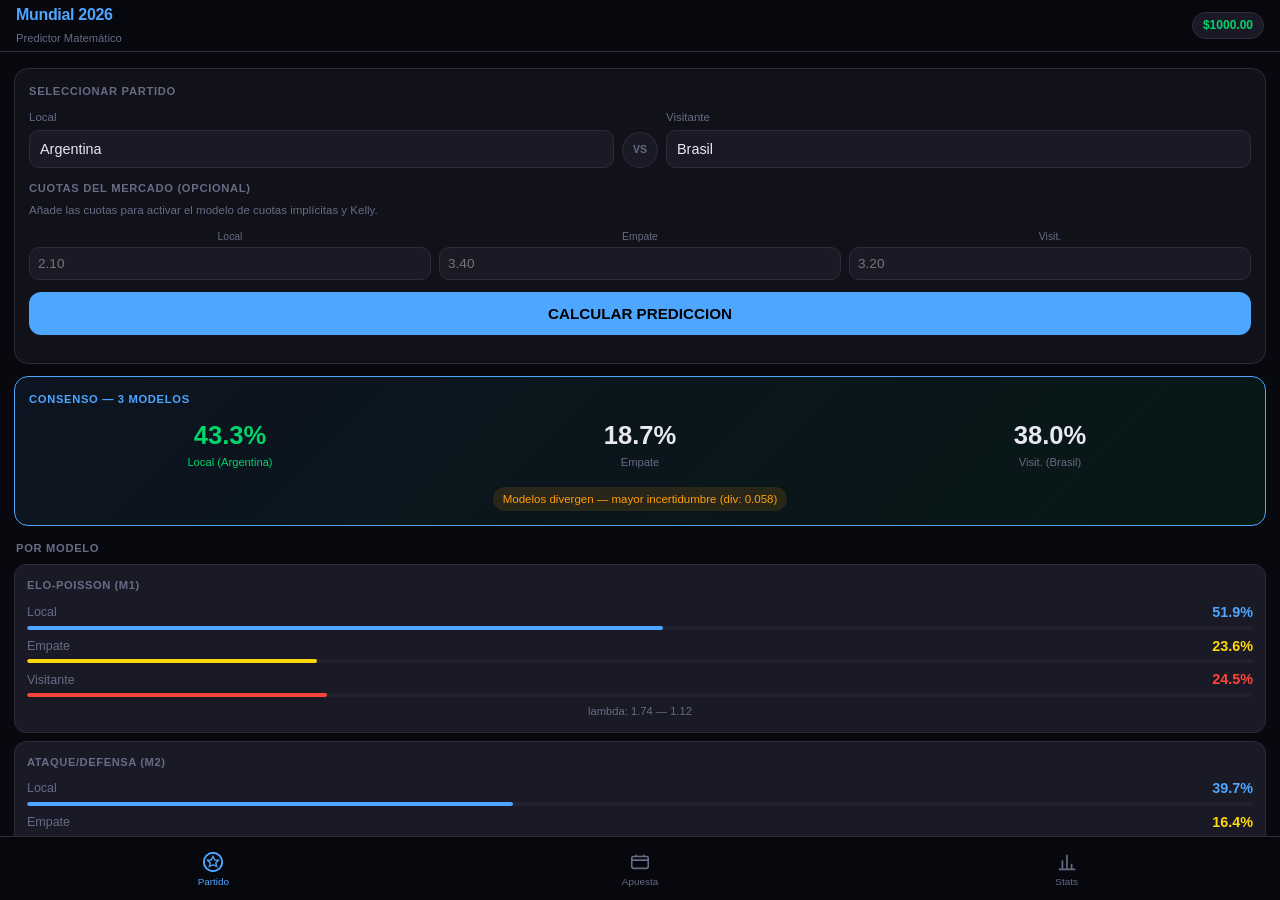
==== football-predictor/mundial-movil.html @ 7621d04a "Add mobile-first PWA HTML app for World Cup predictions Self-contained mobile app with all 5 predict" ====
<!DOCTYPE html>
<html lang="es">
<head>
<meta charset="UTF-8">
<meta name="viewport" content="width=device-width, initial-scale=1, maximum-scale=1, user-scalable=no">
<meta name="apple-mobile-web-app-capable" content="yes">
<meta name="apple-mobile-web-app-status-bar-style" content="black">
<meta name="mobile-web-app-capable" content="yes">
<meta name="theme-color" content="#08080f">
<title>Mundial 2026 — Predictor</title>
<style>
:root{
  --bg:#08080f; --s1:#111119; --s2:#1a1a26; --s3:#22222f;
  --border:#2c2c3e; --text:#e8e8f2; --muted:#6a6a85;
  --green:#00d46a; --blue:#4da6ff; --red:#ff453a;
  --orange:#ff9f0a; --purple:#bf5af2; --yellow:#ffd60a;
  --nav:64px; --hdr:52px;
}
*{box-sizing:border-box;margin:0;padding:0;-webkit-tap-highlight-color:transparent;}
html,body{height:100%;overflow:hidden;}
body{background:var(--bg);color:var(--text);
  font-family:-apple-system,BlinkMacSystemFont,'Segoe UI',sans-serif;
  font-size:15px;line-height:1.45;}

/* ── LAYOUT ── */
header{
  position:fixed;top:0;left:0;right:0;height:var(--hdr);
  background:rgba(8,8,15,0.9);backdrop-filter:blur(12px);
  border-bottom:1px solid var(--border);
  display:flex;align-items:center;padding:0 16px;z-index:50;
  justify-content:space-between;
}
header h1{font-size:1rem;font-weight:700;color:var(--blue);letter-spacing:-.02em;}
header span{font-size:.7rem;color:var(--muted);}
#bankrollBadge{
  background:var(--s2);border:1px solid var(--border);
  border-radius:20px;padding:4px 10px;font-size:.75rem;
  color:var(--green);font-weight:700;
}
main{
  position:fixed;top:var(--hdr);bottom:var(--nav);left:0;right:0;
  overflow-y:auto;-webkit-overflow-scrolling:touch;
}
.tab{display:none;padding:16px 14px 8px;}
.tab.active{display:block;}
nav.bottom-nav{
  position:fixed;bottom:0;left:0;right:0;height:var(--nav);
  background:rgba(8,8,15,0.95);backdrop-filter:blur(12px);
  border-top:1px solid var(--border);
  display:grid;grid-template-columns:repeat(3,1fr);
  padding-bottom:env(safe-area-inset-bottom,0);z-index:50;
}
.nav-btn{
  display:flex;flex-direction:column;align-items:center;
  justify-content:center;gap:3px;border:none;background:none;
  color:var(--muted);font-size:.62rem;cursor:pointer;
  transition:color .2s;padding:0;
}
.nav-btn.active{color:var(--blue);}
.nav-btn svg{width:22px;height:22px;stroke-width:1.8;}
.nav-btn.active svg{stroke:var(--blue);}

/* ── CARDS ── */
.card{
  background:var(--s1);border:1px solid var(--border);
  border-radius:14px;padding:14px;margin-bottom:12px;
}
.card-title{
  font-size:.7rem;font-weight:600;color:var(--muted);
  text-transform:uppercase;letter-spacing:.06em;margin-bottom:10px;
}

/* ── TEAM SELECTOR ── */
.match-selector{
  display:grid;grid-template-columns:1fr 36px 1fr;gap:8px;
  align-items:end;margin-bottom:12px;
}
.vs-circle{
  width:36px;height:36px;border-radius:50%;
  background:var(--s2);border:1px solid var(--border);
  display:flex;align-items:center;justify-content:center;
  font-size:.65rem;font-weight:700;color:var(--muted);
}
label.field-lbl{font-size:.72rem;color:var(--muted);display:block;margin-bottom:4px;}
select.team-sel, input.field-in{
  width:100%;background:var(--s2);color:var(--text);
  border:1px solid var(--border);border-radius:10px;
  padding:10px 10px;font-size:.9rem;outline:none;
  appearance:none;-webkit-appearance:none;
}
select.team-sel:focus, input.field-in:focus{border-color:var(--blue);}

/* Optional odds row */
.odds-row{
  display:grid;grid-template-columns:1fr 1fr 1fr;gap:8px;
  margin-bottom:12px;
}
.odds-row .field-in{font-size:.85rem;padding:8px;}
.odds-label{font-size:.65rem;color:var(--muted);text-align:center;display:block;margin-bottom:3px;}

/* Main CTA button */
.btn-primary{
  width:100%;background:var(--blue);color:#000;border:none;
  border-radius:12px;padding:13px;font-size:.95rem;font-weight:700;
  cursor:pointer;transition:opacity .15s;margin-bottom:14px;
}
.btn-primary:active{opacity:.7;}
.btn-secondary{
  width:100%;background:var(--s2);color:var(--text);border:1px solid var(--border);
  border-radius:12px;padding:11px;font-size:.85rem;font-weight:600;
  cursor:pointer;transition:opacity .15s;margin-bottom:10px;
}
.btn-secondary:active{opacity:.7;}
.btn-danger{
  background:rgba(255,69,58,.15);border:1px solid var(--red);
  color:var(--red);border-radius:10px;padding:8px 14px;font-size:.8rem;
  cursor:pointer;border-radius:10px;
}
.btn-danger:active{opacity:.7;}

/* ── CONSENSUS (big display) ── */
.consensus-card{
  background:linear-gradient(135deg,rgba(77,166,255,.08),rgba(0,212,106,.08));
  border:1px solid var(--blue);border-radius:14px;padding:14px;margin-bottom:12px;
}
.consensus-title{font-size:.7rem;color:var(--blue);font-weight:600;text-transform:uppercase;letter-spacing:.06em;margin-bottom:10px;}
.cons-grid{display:grid;grid-template-columns:repeat(3,1fr);gap:8px;text-align:center;}
.cons-item .big{font-size:1.6rem;font-weight:800;}
.cons-item .lbl{font-size:.7rem;color:var(--muted);}
.cons-winner .big{color:var(--green);}
.cons-winner .lbl{color:var(--green);}
.div-badge{
  margin-top:10px;text-align:center;font-size:.72rem;
  padding:4px 10px;border-radius:20px;display:inline-block;
}
.div-low{background:rgba(0,212,106,.12);color:var(--green);}
.div-high{background:rgba(255,159,10,.12);color:var(--orange);}

/* ── MODEL CARDS ── */
.models-list{display:flex;flex-direction:column;gap:8px;margin-bottom:12px;}
.model-item{
  background:var(--s2);border:1px solid var(--border);
  border-radius:12px;padding:12px;
}
.model-name{font-size:.7rem;color:var(--muted);font-weight:600;text-transform:uppercase;letter-spacing:.05em;margin-bottom:8px;}
.prob-row{display:flex;justify-content:space-between;align-items:center;margin-bottom:3px;}
.prob-label{font-size:.78rem;color:var(--muted);}
.prob-val{font-size:.9rem;font-weight:700;}
.bar-bg{height:4px;background:var(--s3);border-radius:2px;margin-bottom:6px;overflow:hidden;}
.bar-fill{height:4px;border-radius:2px;transition:width .5s ease;}
.bar-hw{background:var(--blue);}
.bar-d{background:var(--yellow);}
.bar-aw{background:var(--red);}
.model-footer{font-size:.7rem;color:var(--muted);text-align:center;margin-top:4px;}

/* ── SCORE MATRIX ── */
.matrix-wrap{overflow-x:auto;margin-top:2px;}
.score-mat{border-collapse:collapse;font-size:.7rem;width:100%;}
.score-mat th,.score-mat td{
  width:42px;height:30px;text-align:center;
  border:1px solid var(--border);
}
.score-mat th{background:var(--s2);color:var(--muted);font-weight:600;font-size:.65rem;}
.score-mat .corner{background:var(--s2);color:var(--muted);font-size:.6rem;}
.mat-axis{font-size:.65rem;color:var(--muted);text-align:center;margin-top:4px;}

/* Top marcadores */
.score-list{display:flex;flex-direction:column;gap:6px;}
.score-row{
  display:flex;justify-content:space-between;align-items:center;
  background:var(--s2);border-radius:8px;padding:8px 12px;
}
.score-tag{font-weight:700;font-size:.9rem;}
.score-pct{font-size:.8rem;color:var(--muted);}
.score-tipo{font-size:.65rem;padding:2px 7px;border-radius:10px;}
.tipo-local{background:rgba(77,166,255,.15);color:var(--blue);}
.tipo-empate{background:rgba(255,214,10,.15);color:var(--yellow);}
.tipo-visitante{background:rgba(255,69,58,.15);color:var(--red);}

/* ── BANKROLL ── */
.bankroll-hero{
  background:linear-gradient(135deg,rgba(0,212,106,.1),rgba(77,166,255,.08));
  border:1px solid rgba(0,212,106,.3);border-radius:14px;
  padding:18px;margin-bottom:12px;text-align:center;
}
.bk-amount{font-size:2.2rem;font-weight:800;color:var(--green);}
.bk-label{font-size:.75rem;color:var(--muted);margin-top:2px;}
.bk-pl{font-size:.85rem;margin-top:4px;}

.kelly-result{
  border-radius:10px;padding:12px;margin-top:8px;font-size:.82rem;
  line-height:1.7;
}
.kelly-pos{background:rgba(0,212,106,.1);border:1px solid rgba(0,212,106,.3);}
.kelly-neg{background:rgba(255,69,58,.1);border:1px solid rgba(255,69,58,.3);}
.kelly-neu{background:var(--s2);border:1px solid var(--border);color:var(--muted);}

/* Register form */
.form-grid{display:grid;grid-template-columns:1fr 1fr;gap:8px;margin-bottom:8px;}
.form-grid.full{grid-template-columns:1fr;}
select.field-in{padding:10px;}

/* ── STATS ── */
.stats-grid{display:grid;grid-template-columns:1fr 1fr;gap:8px;margin-bottom:12px;}
.stat-box{
  background:var(--s1);border:1px solid var(--border);border-radius:12px;
  padding:12px;text-align:center;
}
.stat-val{font-size:1.4rem;font-weight:800;}
.stat-lbl{font-size:.7rem;color:var(--muted);margin-top:2px;}
.green{color:var(--green);} .blue{color:var(--blue);}
.red{color:var(--red);} .orange{color:var(--orange);}

/* History list */
.hist-item{
  display:flex;justify-content:space-between;align-items:center;
  padding:10px 12px;background:var(--s1);border-radius:10px;
  border:1px solid var(--border);margin-bottom:7px;
}
.hist-partido{font-size:.8rem;font-weight:600;}
.hist-meta{font-size:.7rem;color:var(--muted);margin-top:1px;}
.hist-pl{font-size:.9rem;font-weight:700;}
.pl-pos{color:var(--green);} .pl-neg{color:var(--red);}
.empty-state{text-align:center;color:var(--muted);padding:30px 0;font-size:.85rem;}

/* Section divider */
.section-header{
  font-size:.7rem;font-weight:600;color:var(--muted);
  text-transform:uppercase;letter-spacing:.06em;
  margin:14px 0 8px;padding-left:2px;
}
.hint{font-size:.72rem;color:var(--muted);margin-bottom:10px;}
</style>
</head>
<body>

<header>
  <div>
    <h1>Mundial 2026</h1>
    <span>Predictor Matemático</span>
  </div>
  <div id="bankrollBadge">$1000.00</div>
</header>

<main>

<!-- ══════════ TAB 1: PARTIDO ══════════ -->
<section id="tab-partido" class="tab active">

  <div class="card">
    <div class="card-title">Seleccionar Partido</div>
    <div class="match-selector">
      <div>
        <label class="field-lbl">Local</label>
        <select id="homeTeam" class="team-sel"></select>
      </div>
      <div class="vs-circle">VS</div>
      <div>
        <label class="field-lbl">Visitante</label>
        <select id="awayTeam" class="team-sel"></select>
      </div>
    </div>

    <div class="card-title" style="margin-bottom:6px;">Cuotas del mercado (opcional)</div>
    <p class="hint">Añade las cuotas para activar el modelo de cuotas implícitas y Kelly.</p>
    <div class="odds-row">
      <div>
        <span class="odds-label">Local</span>
        <input id="ol" type="number" class="field-in" placeholder="2.10" step="0.01">
      </div>
      <div>
        <span class="odds-label">Empate</span>
        <input id="oe" type="number" class="field-in" placeholder="3.40" step="0.01">
      </div>
      <div>
        <span class="odds-label">Visit.</span>
        <input id="ov" type="number" class="field-in" placeholder="3.20" step="0.01">
      </div>
    </div>

    <button class="btn-primary" onclick="runPrediction()">CALCULAR PREDICCION</button>
  </div>

  <!-- Results (hidden until calculated) -->
  <div id="results" style="display:none">

    <div id="consensusCard" class="consensus-card"></div>

    <div class="section-header">Por modelo</div>
    <div id="modelsList" class="models-list"></div>

    <div class="section-header">Marcadores mas probables (Dixon-Coles)</div>
    <div id="scoreList" class="card score-list"></div>

    <div class="section-header">Matriz de probabilidad (0-4 goles)</div>
    <div class="card">
      <div class="matrix-wrap">
        <table id="scoreMatrix" class="score-mat"></table>
      </div>
      <div class="mat-axis">Goles visitante --&gt; / &darr; Goles local</div>
    </div>

  </div>
</section>

<!-- ══════════ TAB 2: KELLY / APUESTA ══════════ -->
<section id="tab-kelly" class="tab">

  <div id="bankrollHero" class="bankroll-hero">
    <div class="bk-amount" id="bkAmount">$1,000.00</div>
    <div class="bk-label">Bankroll actual</div>
    <div class="bk-pl" id="bkPL" style="color:var(--muted)">P/L: $0.00 (0.00%)</div>
  </div>

  <!-- Kelly calculator -->
  <div class="card">
    <div class="card-title">Calculadora Kelly (1/4 Kelly)</div>
    <div class="form-grid">
      <div>
        <label class="field-lbl">Probabilidad %</label>
        <input id="kP" type="number" class="field-in" placeholder="60" min="1" max="99" oninput="calcKelly()">
      </div>
      <div>
        <label class="field-lbl">Cuota decimal</label>
        <input id="kOdds" type="number" class="field-in" placeholder="2.10" step="0.01" oninput="calcKelly()">
      </div>
    </div>
    <div id="kellyOut" class="kelly-result kelly-neu">
      Ingresa la probabilidad del modelo y la cuota del mercado.
    </div>
  </div>

  <!-- Register bet -->
  <div class="card">
    <div class="card-title">Registrar Apuesta</div>
    <p class="hint">Registra la apuesta y el resultado para actualizar el bankroll.</p>

    <div class="form-grid full">
      <div>
        <label class="field-lbl">Partido (texto libre)</label>
        <input id="regPartido" type="text" class="field-in" placeholder="Argentina vs Brasil">
      </div>
    </div>
    <div class="form-grid">
      <div>
        <label class="field-lbl">Aposté a</label>
        <select id="regTipo" class="field-in">
          <option value="local">Local</option>
          <option value="empate">Empate</option>
          <option value="visitante">Visitante</option>
        </select>
      </div>
      <div>
        <label class="field-lbl">Resultado real</label>
        <select id="regResult" class="field-in">
          <option value="local">Local gano</option>
          <option value="empate">Empate</option>
          <option value="visitante">Visitante gano</option>
        </select>
      </div>
    </div>
    <div class="form-grid">
      <div>
        <label class="field-lbl">Monto apostado $</label>
        <input id="regMonto" type="number" class="field-in" placeholder="50">
      </div>
      <div>
        <label class="field-lbl">Cuota jugada</label>
        <input id="regCuota" type="number" class="field-in" placeholder="2.10" step="0.01">
      </div>
    </div>
    <button class="btn-primary" onclick="registerBet()">GUARDAR Y ACTUALIZAR BANKROLL</button>
    <button class="btn-secondary" onclick="resetBankroll()">Reiniciar bankroll a $1000</button>
  </div>

</section>

<!-- ══════════ TAB 3: ESTADÍSTICAS ══════════ -->
<section id="tab-stats" class="tab">

  <div id="statsGrid" class="stats-grid">
    <div class="stat-box"><div class="stat-val green" id="sRoi">0.00%</div><div class="stat-lbl">ROI</div></div>
    <div class="stat-box"><div class="stat-val blue" id="sTasa">—</div><div class="stat-lbl">Tasa acierto</div></div>
    <div class="stat-box"><div class="stat-val orange" id="sTotal">0</div><div class="stat-lbl">Apuestas</div></div>
    <div class="stat-box"><div class="stat-val" id="sRacha">—</div><div class="stat-lbl">Racha</div></div>
  </div>

  <div class="section-header">Historial</div>
  <div id="histList"></div>
  <div style="text-align:center;margin-top:8px;margin-bottom:16px;">
    <button class="btn-danger" onclick="clearHistory()">Borrar historial</button>
  </div>

</section>
</main>

<nav class="bottom-nav">
  <button class="nav-btn active" id="nav-partido" onclick="showTab('partido')">
    <svg fill="none" viewBox="0 0 24 24" stroke="currentColor"><circle cx="12" cy="12" r="10"/><path d="M12 2a10 10 0 100 20 10 10 0 000-20z"/><path d="M12 6l2 4h4l-3 3 1 4-4-2-4 2 1-4-3-3h4z" stroke-width="1.5"/></svg>
    Partido
  </button>
  <button class="nav-btn" id="nav-kelly" onclick="showTab('kelly')">
    <svg fill="none" viewBox="0 0 24 24" stroke="currentColor"><rect x="3" y="6" width="18" height="13" rx="2"/><path d="M3 10h18M8 6V4M16 6V4"/></svg>
    Apuesta
  </button>
  <button class="nav-btn" id="nav-stats" onclick="showTab('stats')">
    <svg fill="none" viewBox="0 0 24 24" stroke="currentColor"><path d="M3 20h18M7 20V10M12 20V4M17 20v-6"/></svg>
    Stats
  </button>
</nav>

<script>
// ══════════════════════════════════════════════════════════
// DATA
// ══════════════════════════════════════════════════════════
const TEAMS = {
  "Argentina":  {elo:1900,atk:2.2,def:1.0},
  "Brasil":     {elo:1890,atk:2.3,def:1.0},
  "Francia":    {elo:1885,atk:2.1,def:0.9},
  "Inglaterra": {elo:1870,atk:1.9,def:0.8},
  "España":     {elo:1860,atk:2.0,def:0.9},
  "Alemania":   {elo:1850,atk:2.1,def:1.0},
  "Portugal":   {elo:1840,atk:1.8,def:0.8},
  "P. Bajos":   {elo:1830,atk:1.9,def:0.9},
  "Belgica":    {elo:1820,atk:1.8,def:0.9},
  "Italia":     {elo:1800,atk:1.7,def:0.8},
  "Croacia":    {elo:1780,atk:1.6,def:1.0},
  "Uruguay":    {elo:1800,atk:1.7,def:1.1},
  "Colombia":   {elo:1780,atk:1.6,def:1.2},
  "Mexico":     {elo:1750,atk:1.4,def:1.3},
  "EE.UU.":     {elo:1710,atk:1.3,def:1.2},
  "Japon":      {elo:1760,atk:1.5,def:1.0},
  "Marruecos":  {elo:1720,atk:1.2,def:1.4},
  "Senegal":    {elo:1740,atk:1.4,def:1.2},
  "Canada":     {elo:1680,atk:1.0,def:1.5},
  "Ecuador":    {elo:1700,atk:1.2,def:1.3},
  "Peru":       {elo:1690,atk:1.2,def:1.3},
  "Chile":      {elo:1710,atk:1.3,def:1.2},
  "Australia":  {elo:1680,atk:1.1,def:1.3},
  "Corea":      {elo:1720,atk:1.3,def:1.2},
  "Ghana":      {elo:1690,atk:1.2,def:1.3},
  "Nigeria":    {elo:1710,atk:1.4,def:1.3},
};

const MEDIA = 1.4, F_ELO = 0.004, V_LOCAL = 100, RHO = -0.10, MAX_G = 9;

// ══════════════════════════════════════════════════════════
// MATH
// ══════════════════════════════════════════════════════════
function pPMF(k, lam) {
  if (lam <= 0) return k === 0 ? 1 : 0;
  let lp = -lam + k * Math.log(lam);
  for (let i = 2; i <= k; i++) lp -= Math.log(i);
  return Math.exp(lp);
}
function pProbs(lam, mu) {
  let hw=0, d=0, aw=0;
  for (let h=0; h<MAX_G; h++) {
    const ph = pPMF(h, lam);
    for (let a=0; a<MAX_G; a++) {
      const p = ph * pPMF(a, mu);
      if (h>a) hw+=p; else if (h===a) d+=p; else aw+=p;
    }
  }
  const t = hw+d+aw;
  return {hw:hw/t, d:d/t, aw:aw/t, lam, mu};
}
function tau(x, y, lam, mu) {
  if (x===0&&y===0) return 1-lam*mu*RHO;
  if (x===1&&y===0) return 1+mu*RHO;
  if (x===0&&y===1) return 1+lam*RHO;
  if (x===1&&y===1) return 1-RHO;
  return 1;
}
function dcCalc(lam, mu) {
  const mat={};
  let hw=0, d=0, aw=0, tot=0;
  for (let h=0; h<MAX_G; h++) {
    const ph = pPMF(h, lam);
    for (let a=0; a<MAX_G; a++) {
      const p = ph * pPMF(a, mu) * tau(h, a, lam, mu);
      mat[`${h}-${a}`]=p; tot+=p;
      if (h>a) hw+=p; else if (h===a) d+=p; else aw+=p;
    }
  }
  const nm={};
  for (const k in mat) nm[k]=mat[k]/tot;
  return {hw:hw/tot, d:d/tot, aw:aw/tot, mat:nm, lam, mu};
}
function predict(hk, ak, ol, oe, ov) {
  const h=TEAMS[hk], a=TEAMS[ak];
  // M1: Elo-Poisson
  const eAdj=h.elo+V_LOCAL;
  const l1=MEDIA*Math.exp(F_ELO*(eAdj-a.elo)/2);
  const m1=MEDIA*Math.exp(F_ELO*(a.elo-eAdj)/2);
  const M1=pProbs(l1, m1);
  // M2: Ataque/Defensa
  const l2=MEDIA*h.atk*a.def, m2=MEDIA*a.atk*h.def;
  const M2=pProbs(l2, m2);
  // M4: Dixon-Coles
  const M4=dcCalc(l2, m2);
  // M5: Consenso
  const W=[.30,.35,.35];
  const cHw=W[0]*M1.hw+W[1]*M2.hw+W[2]*M4.hw;
  const cD =W[0]*M1.d +W[1]*M2.d +W[2]*M4.d;
  const cAw=W[0]*M1.aw+W[1]*M2.aw+W[2]*M4.aw;
  const vals=[M1.hw,M2.hw,M4.hw];
  const mean=vals.reduce((s,v)=>s+v,0)/3;
  const div=Math.sqrt(vals.reduce((s,v)=>s+(v-mean)**2,0)/3);

  const models=[
    {name:"Elo-Poisson (M1)", ...M1},
    {name:"Ataque/Defensa (M2)", ...M2},
    {name:"Dixon-Coles ρ=-0.10 (M4)", ...M4},
    {name:"Consenso ponderado (M5)", hw:cHw, d:cD, aw:cAw, lam:M4.lam, mu:M4.mu},
  ];
  // M3: Cuotas implicitas
  if (ol>1 && oe>1 && ov>1) {
    const inv=1/ol+1/oe+1/ov;
    models.splice(3,0,{name:"Cuotas implicitas (M3)",
      hw:1/ol/inv, d:1/oe/inv, aw:1/ov/inv, lam:null, mu:null});
  }
  return {models, dcMat:M4.mat, cons:{hw:cHw,d:cD,aw:cAw,div}};
}

// ══════════════════════════════════════════════════════════
// UI — TAB NAVIGATION
// ══════════════════════════════════════════════════════════
function showTab(name) {
  document.querySelectorAll('.tab').forEach(t=>t.classList.remove('active'));
  document.querySelectorAll('.nav-btn').forEach(b=>b.classList.remove('active'));
  document.getElementById('tab-'+name).classList.add('active');
  document.getElementById('nav-'+name).classList.add('active');
  if (name==='stats') renderStats();
}

// ══════════════════════════════════════════════════════════
// UI — POPULATE SELECTS
// ══════════════════════════════════════════════════════════
const teamNames = Object.keys(TEAMS);
const sel1=document.getElementById('homeTeam');
const sel2=document.getElementById('awayTeam');
teamNames.forEach((t,i)=>{
  sel1.appendChild(new Option(t,t));
  const o2=new Option(t,t);
  if(i===1) o2.selected=true;
  sel2.appendChild(o2);
});

// ══════════════════════════════════════════════════════════
// UI — PREDICTION RENDERING
// ══════════════════════════════════════════════════════════
let lastCons = null;

function runPrediction() {
  const hk=sel1.value, ak=sel2.value;
  if (hk===ak) { alert('Selecciona equipos diferentes'); return; }
  const ol=parseFloat(document.getElementById('ol').value);
  const oe=parseFloat(document.getElementById('oe').value);
  const ov=parseFloat(document.getElementById('ov').value);
  const res = predict(hk, ak, ol, oe, ov);
  lastCons = res.cons;

  // Consensus
  const {hw,d,aw,div} = res.cons;
  const wins=[{v:hw,l:`Local (${hk})`},{v:d,l:'Empate'},{v:aw,l:`Visit. (${ak})`}];
  const best=wins.reduce((a,b)=>b.v>a.v?b:a);
  const cc=document.getElementById('consensusCard');
  cc.innerHTML=`<div class="consensus-title">CONSENSO — 3 modelos</div>
  <div class="cons-grid">
    ${wins.map(w=>`<div class="cons-item${w===best?' cons-winner':''}">
      <div class="big">${(w.v*100).toFixed(1)}%</div>
      <div class="lbl">${w.l}</div>
    </div>`).join('')}
  </div>
  <div style="text-align:center;margin-top:6px;">
    <span class="div-badge ${div<0.04?'div-low':'div-high'}">
      ${div<0.04?'Modelos alineados — confianza alta':'Modelos divergen — mayor incertidumbre'}
      (div: ${div.toFixed(3)})
    </span>
  </div>`;

  // Models list
  const ml=document.getElementById('modelsList');
  ml.innerHTML='';
  res.models.forEach(m=>{
    const div2=document.createElement('div');
    div2.className='model-item';
    const lamLine = m.lam!=null
      ? `<div class="model-footer">lambda: ${m.lam.toFixed(2)} — ${m.mu.toFixed(2)}</div>`
      : '';
    div2.innerHTML=`
      <div class="model-name">${m.name}</div>
      <div class="prob-row"><span class="prob-label">Local</span><span class="prob-val" style="color:var(--blue)">${p(m.hw)}</span></div>
      <div class="bar-bg"><div class="bar-fill bar-hw" style="width:${m.hw*100}%"></div></div>
      <div class="prob-row"><span class="prob-label">Empate</span><span class="prob-val" style="color:var(--yellow)">${p(m.d)}</span></div>
      <div class="bar-bg"><div class="bar-fill bar-d" style="width:${m.d*100}%"></div></div>
      <div class="prob-row"><span class="prob-label">Visitante</span><span class="prob-val" style="color:var(--red)">${p(m.aw)}</span></div>
      <div class="bar-bg"><div class="bar-fill bar-aw" style="width:${m.aw*100}%"></div></div>
      ${lamLine}`;
    ml.appendChild(div2);
  });

  // Top 5 scores
  const top5=Object.entries(res.dcMat).sort((a,b)=>b[1]-a[1]).slice(0,5);
  const sl=document.getElementById('scoreList');
  sl.innerHTML=top5.map(([sc,prob])=>{
    const [gl,ga]=sc.split('-').map(Number);
    const tipo=gl>ga?'local':gl===ga?'empate':'visitante';
    const tipoClass=`tipo-${tipo}`;
    const tipoLabel=tipo==='local'?hk:tipo==='visitante'?ak:'Empate';
    return `<div class="score-row">
      <span class="score-tag">${hk} ${gl} — ${ga} ${ak}</span>
      <div style="display:flex;align-items:center;gap:6px;">
        <span class="score-pct">${(prob*100).toFixed(2)}%</span>
        <span class="score-tipo ${tipoClass}">${tipoLabel}</span>
      </div>
    </div>`;
  }).join('');

  // Score matrix (5x5)
  const mat=document.getElementById('scoreMatrix');
  mat.innerHTML='';
  const SHOW=5;
  const maxP=Math.max(...Object.values(res.dcMat));
  // header
  const thead=document.createElement('tr');
  const corner=document.createElement('th');
  corner.className='corner';corner.textContent='L\\ V';
  thead.appendChild(corner);
  for(let a=0;a<SHOW;a++){const th=document.createElement('th');th.textContent=a;thead.appendChild(th);}
  mat.appendChild(thead);
  for(let h=0;h<SHOW;h++){
    const tr=document.createElement('tr');
    const th=document.createElement('th');th.textContent=h;tr.appendChild(th);
    for(let a=0;a<SHOW;a++){
      const prob=res.dcMat[`${h}-${a}`]||0;
      const intensity=prob/maxP;
      const td=document.createElement('td');
      const r=Math.round(0+intensity*0);
      const g=Math.round(80+intensity*132);
      const b=Math.round(40+intensity*66);
      td.style.background=`rgba(0,${Math.round(intensity*212)},${Math.round(intensity*106)},${0.1+intensity*0.7})`;
      td.style.color=intensity>0.5?'#000':'var(--text)';
      td.style.fontWeight=intensity>0.6?'700':'400';
      td.textContent=`${(prob*100).toFixed(1)}`;
      tr.appendChild(td);
    }
    mat.appendChild(tr);
  }

  document.getElementById('results').style.display='block';

  // Auto-fill Kelly tab with consensus home win prob
  document.getElementById('kP').value=(hw*100).toFixed(1);
  if(ol>1) document.getElementById('kOdds').value=ol;
  calcKelly();

  // Auto-fill partido name in register form
  document.getElementById('regPartido').value=`${hk} vs ${ak}`;
}

function p(v){ return (v*100).toFixed(1)+'%'; }

// ══════════════════════════════════════════════════════════
// KELLY CALCULATOR
// ══════════════════════════════════════════════════════════
function calcKelly() {
  const prob=parseFloat(document.getElementById('kP').value)/100;
  const odds=parseFloat(document.getElementById('kOdds').value);
  const el=document.getElementById('kellyOut');
  const state=loadState();
  if(isNaN(prob)||isNaN(odds)||prob<=0||prob>=1||odds<=1){
    el.className='kelly-result kelly-neu';
    el.textContent='Ingresa probabilidad (1-99%) y cuota > 1.0';
    return;
  }
  const b=odds-1, q=1-prob;
  const kelly=(b*prob-q)/b;
  const fair=1/prob;
  const edge=(prob*odds-1)*100;
  const quarter=kelly/4;
  const bk=state.bankroll;

  if(kelly<=0){
    el.className='kelly-result kelly-neg';
    el.innerHTML=`Sin valor — cuota justa: <b>${fair.toFixed(2)}</b>, mercado: <b>${odds}</b><br>
    Edge: <b>${edge.toFixed(1)}%</b> — no apostar.`;
  } else {
    const bet=Math.max(0,quarter*bk);
    el.className='kelly-result kelly-pos';
    el.innerHTML=`Hay valor — cuota justa: <b>${fair.toFixed(2)}</b>, mercado: <b>${odds}</b><br>
    Edge: <b>+${edge.toFixed(1)}%</b><br>
    Kelly completo: <b>${(kelly*100).toFixed(1)}%</b> · 1/4 Kelly: <b>${(quarter*100).toFixed(1)}%</b><br>
    Apuesta sugerida: <b>$${bet.toFixed(2)}</b> de $${bk.toFixed(2)}`;
  }
}

// ══════════════════════════════════════════════════════════
// BANKROLL — localStorage
// ══════════════════════════════════════════════════════════
function loadState() {
  try {
    const s=localStorage.getItem('mundial_bk');
    return s ? JSON.parse(s) : {bankroll:1000, historial:[]};
  } catch(e) { return {bankroll:1000, historial:[]}; }
}
function saveState(s) {
  localStorage.setItem('mundial_bk', JSON.stringify(s));
}
function updateBadge() {
  const s=loadState();
  document.getElementById('bankrollBadge').textContent=`$${s.bankroll.toFixed(2)}`;
  document.getElementById('bkAmount').textContent=`$${s.bankroll.toLocaleString('es',{minimumFractionDigits:2})}`;
  const diff=s.bankroll-1000;
  const pct=diff/10;
  const plEl=document.getElementById('bkPL');
  plEl.style.color=diff>=0?'var(--green)':'var(--red)';
  plEl.textContent=`P/L: ${diff>=0?'+':''}$${diff.toFixed(2)} (${pct>=0?'+':''}${pct.toFixed(2)}%)`;
}
function registerBet() {
  const partido=document.getElementById('regPartido').value.trim();
  const tipo=document.getElementById('regTipo').value;
  const resultado=document.getElementById('regResult').value;
  const monto=parseFloat(document.getElementById('regMonto').value);
  const cuota=parseFloat(document.getElementById('regCuota').value);
  if(!partido||isNaN(monto)||isNaN(cuota)||monto<=0||cuota<=1){
    alert('Completa todos los campos correctamente.');
    return;
  }
  const estado=loadState();
  if(monto>estado.bankroll){
    alert(`No tienes suficiente bankroll ($${estado.bankroll.toFixed(2)})`);
    return;
  }
  const ganado=resultado===tipo;
  const beneficio=ganado ? monto*(cuota-1) : -monto;
  const nuevoBank=estado.bankroll+beneficio;
  estado.bankroll=Math.max(0,nuevoBank);
  estado.historial.push({
    partido, tipo, resultado, monto, cuota,
    beneficio:+beneficio.toFixed(2),
    bankroll:+estado.bankroll.toFixed(2),
    ts: new Date().toLocaleDateString('es')
  });
  saveState(estado);
  updateBadge();
  document.getElementById('regMonto').value='';
  document.getElementById('regCuota').value='';
  const txt=ganado
    ? `Ganaste $${beneficio.toFixed(2)}! Bankroll: $${estado.bankroll.toFixed(2)}`
    : `Perdiste $${Math.abs(beneficio).toFixed(2)}. Bankroll: $${estado.bankroll.toFixed(2)}`;
  alert(txt);
}
function resetBankroll() {
  if(!confirm('Reiniciar bankroll a $1000? Se mantiene el historial.')) return;
  const s=loadState(); s.bankroll=1000; saveState(s); updateBadge();
}

// ══════════════════════════════════════════════════════════
// STATS
// ══════════════════════════════════════════════════════════
function renderStats() {
  const s=loadState();
  const h=s.historial;
  if(!h.length){
    document.getElementById('histList').innerHTML=
      '<div class="empty-state">Sin apuestas registradas aun</div>';
    return;
  }
  const total=h.length;
  const ganadas=h.filter(e=>e.beneficio>0).length;
  const roi=h.reduce((s,e)=>s+e.beneficio,0)/h.reduce((s,e)=>s+e.monto,0)*100;
  // Streak
  let racha=0, tipoRacha=null;
  for(let i=h.length-1;i>=0;i--){
    const t=h[i].beneficio>0?'G':'P';
    if(!tipoRacha){tipoRacha=t;racha=1;}
    else if(t===tipoRacha) racha++;
    else break;
  }
  document.getElementById('sRoi').textContent=`${roi>=0?'+':''}${roi.toFixed(1)}%`;
  document.getElementById('sRoi').className=`stat-val ${roi>=0?'green':'red'}`;
  document.getElementById('sTasa').textContent=`${(ganadas/total*100).toFixed(0)}%`;
  document.getElementById('sTotal').textContent=total;
  document.getElementById('sRacha').textContent=`${racha}${tipoRacha==='G'?'G':'P'}`;
  document.getElementById('sRacha').className=`stat-val ${tipoRacha==='G'?'green':'red'}`;

  // History list (newest first)
  document.getElementById('histList').innerHTML=
    [...h].reverse().map(e=>`
    <div class="hist-item">
      <div>
        <div class="hist-partido">${e.partido}</div>
        <div class="hist-meta">${e.tipo} · cuota ${e.cuota} · $${e.monto} · ${e.ts||''}</div>
      </div>
      <div class="hist-pl ${e.beneficio>0?'pl-pos':'pl-neg'}">
        ${e.beneficio>0?'+':''}$${e.beneficio.toFixed(2)}
      </div>
    </div>`).join('');
}

function clearHistory() {
  if(!confirm('Borrar todo el historial?')) return;
  const s=loadState(); s.historial=[]; saveState(s); renderStats();
}

// ══════════════════════════════════════════════════════════
// INIT
// ══════════════════════════════════════════════════════════
updateBadge();
runPrediction(); // load default prediction on open
</script>
</body>
</html>
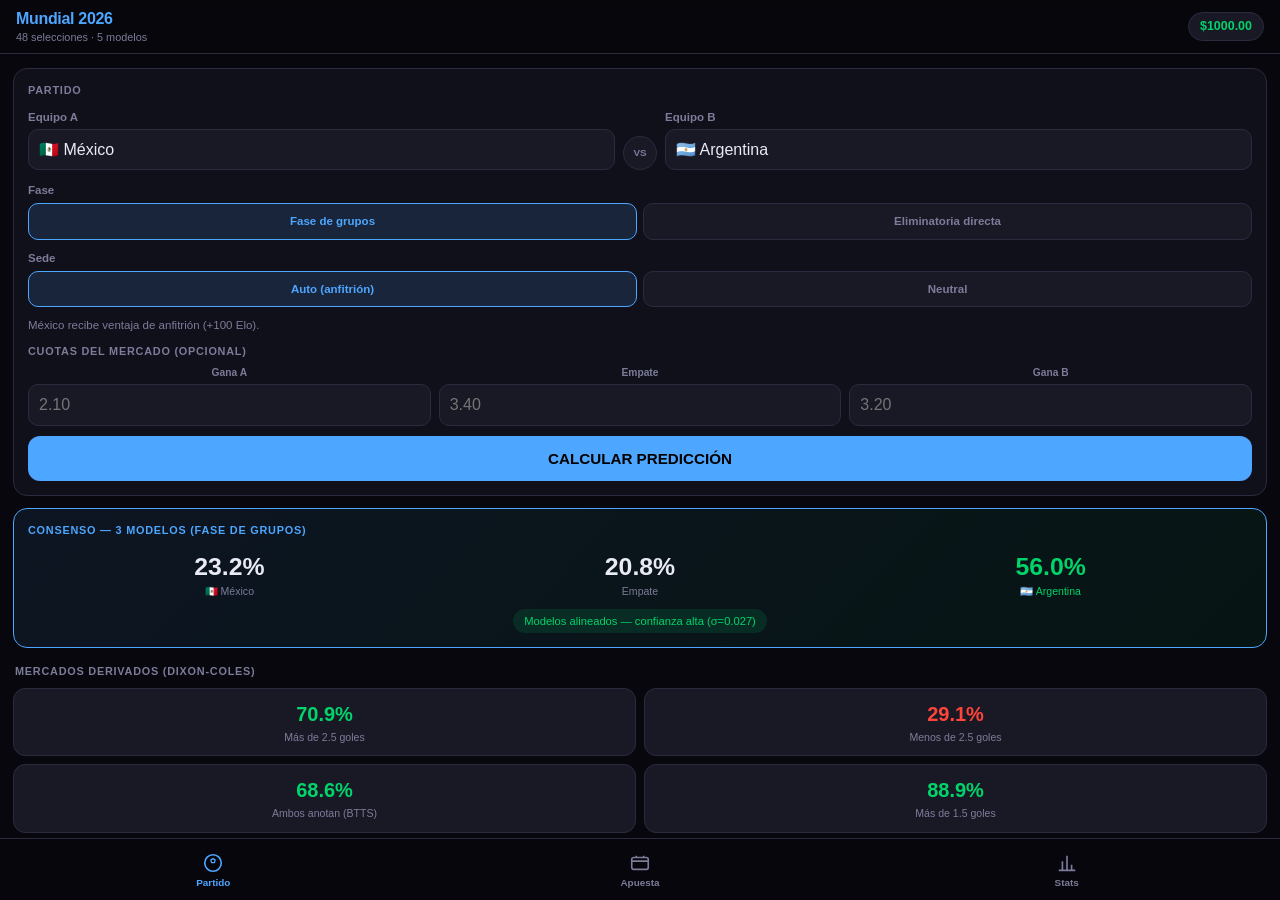
==== commit 41822517: "Rebuild mobile app with full World Cup 2026 roster and tournament-aware math Replaces the generic 26" ====
--- a/football-predictor/mundial-movil.html
+++ b/football-predictor/mundial-movil.html
@@ -2,814 +2,964 @@
 <html lang="es">
 <head>
 <meta charset="UTF-8">
-<meta name="viewport" content="width=device-width, initial-scale=1, maximum-scale=1, user-scalable=no">
+<meta name="viewport" content="width=device-width, initial-scale=1, viewport-fit=cover">
 <meta name="apple-mobile-web-app-capable" content="yes">
-<meta name="apple-mobile-web-app-status-bar-style" content="black">
+<meta name="apple-mobile-web-app-status-bar-style" content="black-translucent">
 <meta name="mobile-web-app-capable" content="yes">
-<meta name="theme-color" content="#08080f">
-<title>Mundial 2026 — Predictor</title>
+<meta name="theme-color" content="#07070d">
+<title>Mundial 2026 — Predictor Matemático</title>
 <style>
 :root{
-  --bg:#08080f; --s1:#111119; --s2:#1a1a26; --s3:#22222f;
-  --border:#2c2c3e; --text:#e8e8f2; --muted:#6a6a85;
+  --bg:#07070d; --s1:#10101a; --s2:#191926; --s3:#222232;
+  --border:#2b2b40; --text:#eaeaf5; --muted:#7c7c9a;
   --green:#00d46a; --blue:#4da6ff; --red:#ff453a;
   --orange:#ff9f0a; --purple:#bf5af2; --yellow:#ffd60a;
-  --nav:64px; --hdr:52px;
+  --nav:62px; --hdr:54px;
 }
 *{box-sizing:border-box;margin:0;padding:0;-webkit-tap-highlight-color:transparent;}
 html,body{height:100%;overflow:hidden;}
 body{background:var(--bg);color:var(--text);
-  font-family:-apple-system,BlinkMacSystemFont,'Segoe UI',sans-serif;
+  font-family:-apple-system,BlinkMacSystemFont,'Segoe UI',Roboto,sans-serif;
   font-size:15px;line-height:1.45;}
 
-/* ── LAYOUT ── */
 header{
-  position:fixed;top:0;left:0;right:0;height:var(--hdr);
-  background:rgba(8,8,15,0.9);backdrop-filter:blur(12px);
+  position:fixed;top:0;left:0;right:0;height:calc(var(--hdr) + env(safe-area-inset-top,0px));
+  padding-top:env(safe-area-inset-top,0px);
+  background:rgba(7,7,13,.92);backdrop-filter:blur(14px);
   border-bottom:1px solid var(--border);
-  display:flex;align-items:center;padding:0 16px;z-index:50;
-  justify-content:space-between;
-}
-header h1{font-size:1rem;font-weight:700;color:var(--blue);letter-spacing:-.02em;}
-header span{font-size:.7rem;color:var(--muted);}
-#bankrollBadge{
-  background:var(--s2);border:1px solid var(--border);
-  border-radius:20px;padding:4px 10px;font-size:.75rem;
-  color:var(--green);font-weight:700;
-}
-main{
-  position:fixed;top:var(--hdr);bottom:var(--nav);left:0;right:0;
-  overflow-y:auto;-webkit-overflow-scrolling:touch;
-}
-.tab{display:none;padding:16px 14px 8px;}
+  display:flex;align-items:center;justify-content:space-between;
+  padding-left:16px;padding-right:16px;z-index:50;
+}
+header h1{font-size:1rem;font-weight:800;color:var(--blue);letter-spacing:-.02em;}
+header .sub{font-size:.68rem;color:var(--muted);}
+#bkBadge{background:var(--s2);border:1px solid var(--border);border-radius:20px;
+  padding:4px 11px;font-size:.78rem;color:var(--green);font-weight:700;}
+
+main{position:fixed;left:0;right:0;
+  top:calc(var(--hdr) + env(safe-area-inset-top,0px));
+  bottom:calc(var(--nav) + env(safe-area-inset-bottom,0px));
+  overflow-y:auto;-webkit-overflow-scrolling:touch;}
+.tab{display:none;padding:14px 13px 20px;}
 .tab.active{display:block;}
-nav.bottom-nav{
-  position:fixed;bottom:0;left:0;right:0;height:var(--nav);
-  background:rgba(8,8,15,0.95);backdrop-filter:blur(12px);
+
+nav.bnav{position:fixed;bottom:0;left:0;right:0;
+  height:calc(var(--nav) + env(safe-area-inset-bottom,0px));
+  padding-bottom:env(safe-area-inset-bottom,0px);
+  background:rgba(7,7,13,.95);backdrop-filter:blur(14px);
   border-top:1px solid var(--border);
-  display:grid;grid-template-columns:repeat(3,1fr);
-  padding-bottom:env(safe-area-inset-bottom,0);z-index:50;
-}
-.nav-btn{
-  display:flex;flex-direction:column;align-items:center;
-  justify-content:center;gap:3px;border:none;background:none;
-  color:var(--muted);font-size:.62rem;cursor:pointer;
-  transition:color .2s;padding:0;
-}
-.nav-btn.active{color:var(--blue);}
-.nav-btn svg{width:22px;height:22px;stroke-width:1.8;}
-.nav-btn.active svg{stroke:var(--blue);}
-
-/* ── CARDS ── */
-.card{
-  background:var(--s1);border:1px solid var(--border);
-  border-radius:14px;padding:14px;margin-bottom:12px;
-}
-.card-title{
-  font-size:.7rem;font-weight:600;color:var(--muted);
-  text-transform:uppercase;letter-spacing:.06em;margin-bottom:10px;
-}
-
-/* ── TEAM SELECTOR ── */
-.match-selector{
-  display:grid;grid-template-columns:1fr 36px 1fr;gap:8px;
-  align-items:end;margin-bottom:12px;
-}
-.vs-circle{
-  width:36px;height:36px;border-radius:50%;
-  background:var(--s2);border:1px solid var(--border);
-  display:flex;align-items:center;justify-content:center;
-  font-size:.65rem;font-weight:700;color:var(--muted);
-}
-label.field-lbl{font-size:.72rem;color:var(--muted);display:block;margin-bottom:4px;}
-select.team-sel, input.field-in{
-  width:100%;background:var(--s2);color:var(--text);
-  border:1px solid var(--border);border-radius:10px;
-  padding:10px 10px;font-size:.9rem;outline:none;
-  appearance:none;-webkit-appearance:none;
-}
-select.team-sel:focus, input.field-in:focus{border-color:var(--blue);}
-
-/* Optional odds row */
-.odds-row{
-  display:grid;grid-template-columns:1fr 1fr 1fr;gap:8px;
-  margin-bottom:12px;
-}
-.odds-row .field-in{font-size:.85rem;padding:8px;}
-.odds-label{font-size:.65rem;color:var(--muted);text-align:center;display:block;margin-bottom:3px;}
-
-/* Main CTA button */
-.btn-primary{
-  width:100%;background:var(--blue);color:#000;border:none;
-  border-radius:12px;padding:13px;font-size:.95rem;font-weight:700;
-  cursor:pointer;transition:opacity .15s;margin-bottom:14px;
-}
-.btn-primary:active{opacity:.7;}
-.btn-secondary{
-  width:100%;background:var(--s2);color:var(--text);border:1px solid var(--border);
-  border-radius:12px;padding:11px;font-size:.85rem;font-weight:600;
-  cursor:pointer;transition:opacity .15s;margin-bottom:10px;
-}
-.btn-secondary:active{opacity:.7;}
-.btn-danger{
-  background:rgba(255,69,58,.15);border:1px solid var(--red);
-  color:var(--red);border-radius:10px;padding:8px 14px;font-size:.8rem;
-  cursor:pointer;border-radius:10px;
-}
-.btn-danger:active{opacity:.7;}
-
-/* ── CONSENSUS (big display) ── */
-.consensus-card{
-  background:linear-gradient(135deg,rgba(77,166,255,.08),rgba(0,212,106,.08));
-  border:1px solid var(--blue);border-radius:14px;padding:14px;margin-bottom:12px;
-}
-.consensus-title{font-size:.7rem;color:var(--blue);font-weight:600;text-transform:uppercase;letter-spacing:.06em;margin-bottom:10px;}
-.cons-grid{display:grid;grid-template-columns:repeat(3,1fr);gap:8px;text-align:center;}
-.cons-item .big{font-size:1.6rem;font-weight:800;}
-.cons-item .lbl{font-size:.7rem;color:var(--muted);}
-.cons-winner .big{color:var(--green);}
-.cons-winner .lbl{color:var(--green);}
-.div-badge{
-  margin-top:10px;text-align:center;font-size:.72rem;
-  padding:4px 10px;border-radius:20px;display:inline-block;
-}
-.div-low{background:rgba(0,212,106,.12);color:var(--green);}
-.div-high{background:rgba(255,159,10,.12);color:var(--orange);}
-
-/* ── MODEL CARDS ── */
-.models-list{display:flex;flex-direction:column;gap:8px;margin-bottom:12px;}
-.model-item{
-  background:var(--s2);border:1px solid var(--border);
-  border-radius:12px;padding:12px;
-}
-.model-name{font-size:.7rem;color:var(--muted);font-weight:600;text-transform:uppercase;letter-spacing:.05em;margin-bottom:8px;}
-.prob-row{display:flex;justify-content:space-between;align-items:center;margin-bottom:3px;}
-.prob-label{font-size:.78rem;color:var(--muted);}
-.prob-val{font-size:.9rem;font-weight:700;}
-.bar-bg{height:4px;background:var(--s3);border-radius:2px;margin-bottom:6px;overflow:hidden;}
-.bar-fill{height:4px;border-radius:2px;transition:width .5s ease;}
-.bar-hw{background:var(--blue);}
-.bar-d{background:var(--yellow);}
-.bar-aw{background:var(--red);}
-.model-footer{font-size:.7rem;color:var(--muted);text-align:center;margin-top:4px;}
-
-/* ── SCORE MATRIX ── */
-.matrix-wrap{overflow-x:auto;margin-top:2px;}
-.score-mat{border-collapse:collapse;font-size:.7rem;width:100%;}
-.score-mat th,.score-mat td{
-  width:42px;height:30px;text-align:center;
-  border:1px solid var(--border);
-}
-.score-mat th{background:var(--s2);color:var(--muted);font-weight:600;font-size:.65rem;}
-.score-mat .corner{background:var(--s2);color:var(--muted);font-size:.6rem;}
-.mat-axis{font-size:.65rem;color:var(--muted);text-align:center;margin-top:4px;}
-
-/* Top marcadores */
-.score-list{display:flex;flex-direction:column;gap:6px;}
-.score-row{
-  display:flex;justify-content:space-between;align-items:center;
-  background:var(--s2);border-radius:8px;padding:8px 12px;
-}
-.score-tag{font-weight:700;font-size:.9rem;}
-.score-pct{font-size:.8rem;color:var(--muted);}
-.score-tipo{font-size:.65rem;padding:2px 7px;border-radius:10px;}
-.tipo-local{background:rgba(77,166,255,.15);color:var(--blue);}
-.tipo-empate{background:rgba(255,214,10,.15);color:var(--yellow);}
-.tipo-visitante{background:rgba(255,69,58,.15);color:var(--red);}
-
-/* ── BANKROLL ── */
-.bankroll-hero{
-  background:linear-gradient(135deg,rgba(0,212,106,.1),rgba(77,166,255,.08));
-  border:1px solid rgba(0,212,106,.3);border-radius:14px;
-  padding:18px;margin-bottom:12px;text-align:center;
-}
-.bk-amount{font-size:2.2rem;font-weight:800;color:var(--green);}
-.bk-label{font-size:.75rem;color:var(--muted);margin-top:2px;}
-.bk-pl{font-size:.85rem;margin-top:4px;}
-
-.kelly-result{
-  border-radius:10px;padding:12px;margin-top:8px;font-size:.82rem;
-  line-height:1.7;
-}
-.kelly-pos{background:rgba(0,212,106,.1);border:1px solid rgba(0,212,106,.3);}
-.kelly-neg{background:rgba(255,69,58,.1);border:1px solid rgba(255,69,58,.3);}
-.kelly-neu{background:var(--s2);border:1px solid var(--border);color:var(--muted);}
-
-/* Register form */
-.form-grid{display:grid;grid-template-columns:1fr 1fr;gap:8px;margin-bottom:8px;}
-.form-grid.full{grid-template-columns:1fr;}
-select.field-in{padding:10px;}
-
-/* ── STATS ── */
-.stats-grid{display:grid;grid-template-columns:1fr 1fr;gap:8px;margin-bottom:12px;}
-.stat-box{
-  background:var(--s1);border:1px solid var(--border);border-radius:12px;
-  padding:12px;text-align:center;
-}
-.stat-val{font-size:1.4rem;font-weight:800;}
-.stat-lbl{font-size:.7rem;color:var(--muted);margin-top:2px;}
-.green{color:var(--green);} .blue{color:var(--blue);}
-.red{color:var(--red);} .orange{color:var(--orange);}
-
-/* History list */
-.hist-item{
-  display:flex;justify-content:space-between;align-items:center;
-  padding:10px 12px;background:var(--s1);border-radius:10px;
-  border:1px solid var(--border);margin-bottom:7px;
-}
-.hist-partido{font-size:.8rem;font-weight:600;}
-.hist-meta{font-size:.7rem;color:var(--muted);margin-top:1px;}
-.hist-pl{font-size:.9rem;font-weight:700;}
-.pl-pos{color:var(--green);} .pl-neg{color:var(--red);}
-.empty-state{text-align:center;color:var(--muted);padding:30px 0;font-size:.85rem;}
-
-/* Section divider */
-.section-header{
-  font-size:.7rem;font-weight:600;color:var(--muted);
-  text-transform:uppercase;letter-spacing:.06em;
-  margin:14px 0 8px;padding-left:2px;
-}
-.hint{font-size:.72rem;color:var(--muted);margin-bottom:10px;}
+  display:grid;grid-template-columns:repeat(3,1fr);z-index:50;}
+.nbtn{display:flex;flex-direction:column;align-items:center;justify-content:center;
+  gap:3px;border:none;background:none;color:var(--muted);font-size:.62rem;
+  cursor:pointer;transition:color .15s;font-weight:600;}
+.nbtn.active{color:var(--blue);}
+.nbtn svg{width:22px;height:22px;stroke-width:1.8;}
+
+.card{background:var(--s1);border:1px solid var(--border);border-radius:14px;
+  padding:14px;margin-bottom:12px;}
+.ct{font-size:.68rem;font-weight:700;color:var(--muted);text-transform:uppercase;
+  letter-spacing:.07em;margin-bottom:10px;}
+.sect{font-size:.68rem;font-weight:700;color:var(--muted);text-transform:uppercase;
+  letter-spacing:.07em;margin:16px 0 8px;padding-left:2px;}
+.hint{font-size:.72rem;color:var(--muted);margin-bottom:10px;line-height:1.5;}
+
+/* selector */
+.msel{display:grid;grid-template-columns:1fr 34px 1fr;gap:8px;align-items:end;margin-bottom:12px;}
+.vsc{width:34px;height:34px;border-radius:50%;background:var(--s2);
+  border:1px solid var(--border);display:flex;align-items:center;justify-content:center;
+  font-size:.62rem;font-weight:800;color:var(--muted);}
+label.fl{font-size:.72rem;color:var(--muted);display:block;margin-bottom:4px;font-weight:600;}
+select.fi,input.fi{width:100%;background:var(--s2);color:var(--text);
+  border:1px solid var(--border);border-radius:10px;padding:11px 10px;
+  font-size:16px;outline:none;appearance:none;-webkit-appearance:none;}
+select.fi:focus,input.fi:focus{border-color:var(--blue);}
+.row2{display:grid;grid-template-columns:1fr 1fr;gap:8px;margin-bottom:10px;}
+.row3{display:grid;grid-template-columns:1fr 1fr 1fr;gap:8px;margin-bottom:10px;}
+.olbl{font-size:.64rem;color:var(--muted);text-align:center;display:block;margin-bottom:3px;font-weight:600;}
+
+.btn{width:100%;background:var(--blue);color:#000;border:none;border-radius:12px;
+  padding:14px;font-size:.95rem;font-weight:800;cursor:pointer;transition:opacity .15s;}
+.btn:active{opacity:.65;}
+.btn2{width:100%;background:var(--s2);color:var(--text);border:1px solid var(--border);
+  border-radius:12px;padding:11px;font-size:.85rem;font-weight:600;cursor:pointer;margin-bottom:8px;}
+.btn2:active{opacity:.65;}
+.btnD{background:rgba(255,69,58,.12);border:1px solid var(--red);color:var(--red);
+  border-radius:10px;padding:9px 16px;font-size:.8rem;cursor:pointer;font-weight:600;}
+
+/* toggles */
+.toggle-row{display:flex;gap:6px;margin-bottom:10px;}
+.tg{flex:1;background:var(--s2);border:1px solid var(--border);border-radius:10px;
+  padding:9px 4px;font-size:.72rem;color:var(--muted);text-align:center;cursor:pointer;
+  font-weight:600;transition:all .15s;}
+.tg.on{background:rgba(77,166,255,.14);border-color:var(--blue);color:var(--blue);}
+
+/* consensus */
+.cons{background:linear-gradient(135deg,rgba(77,166,255,.09),rgba(0,212,106,.07));
+  border:1px solid var(--blue);border-radius:14px;padding:14px;margin-bottom:12px;}
+.cons .ct{color:var(--blue);}
+.cgrid{display:grid;grid-template-columns:repeat(3,1fr);gap:8px;text-align:center;}
+.ci .big{font-size:1.55rem;font-weight:800;}
+.ci .lbl{font-size:.66rem;color:var(--muted);line-height:1.3;}
+.cw .big,.cw .lbl{color:var(--green);}
+.divb{margin-top:10px;text-align:center;}
+.divb span{font-size:.7rem;padding:4px 11px;border-radius:20px;display:inline-block;}
+.dlow{background:rgba(0,212,106,.12);color:var(--green);}
+.dhigh{background:rgba(255,159,10,.12);color:var(--orange);}
+
+/* knockout advance */
+.adv{display:grid;grid-template-columns:1fr 1fr;gap:8px;margin-top:10px;}
+.advbox{background:var(--s2);border-radius:10px;padding:10px;text-align:center;}
+.advbox .v{font-size:1.2rem;font-weight:800;color:var(--purple);}
+.advbox .l{font-size:.64rem;color:var(--muted);}
+
+/* models */
+.mlist{display:flex;flex-direction:column;gap:8px;}
+.mi{background:var(--s2);border:1px solid var(--border);border-radius:12px;padding:12px;}
+.mn{font-size:.68rem;color:var(--muted);font-weight:700;text-transform:uppercase;
+  letter-spacing:.05em;margin-bottom:8px;}
+.pr{display:flex;justify-content:space-between;align-items:center;margin-bottom:3px;}
+.pl{font-size:.76rem;color:var(--muted);}
+.pv{font-size:.88rem;font-weight:700;}
+.bb{height:4px;background:var(--s3);border-radius:2px;margin-bottom:6px;overflow:hidden;}
+.bf{height:4px;border-radius:2px;transition:width .5s ease;}
+.b1{background:var(--blue);} .b2{background:var(--yellow);} .b3{background:var(--red);}
+.mf{font-size:.68rem;color:var(--muted);text-align:center;margin-top:4px;}
+
+/* markets */
+.mkts{display:grid;grid-template-columns:1fr 1fr;gap:8px;}
+.mkt{background:var(--s2);border:1px solid var(--border);border-radius:12px;padding:11px;text-align:center;}
+.mkt .v{font-size:1.25rem;font-weight:800;}
+.mkt .l{font-size:.66rem;color:var(--muted);margin-top:2px;line-height:1.3;}
+
+/* score list & matrix */
+.slist{display:flex;flex-direction:column;gap:6px;}
+.srow{display:flex;justify-content:space-between;align-items:center;
+  background:var(--s2);border-radius:8px;padding:9px 12px;}
+.stag{font-weight:700;font-size:.86rem;}
+.spct{font-size:.8rem;color:var(--muted);}
+.stipo{font-size:.62rem;padding:2px 8px;border-radius:10px;font-weight:600;}
+.tL{background:rgba(77,166,255,.15);color:var(--blue);}
+.tE{background:rgba(255,214,10,.15);color:var(--yellow);}
+.tV{background:rgba(255,69,58,.15);color:var(--red);}
+.mwrap{overflow-x:auto;}
+.smat{border-collapse:collapse;font-size:.68rem;width:100%;}
+.smat th,.smat td{width:40px;height:30px;text-align:center;border:1px solid var(--border);}
+.smat th{background:var(--s2);color:var(--muted);font-weight:700;font-size:.62rem;}
+.maxis{font-size:.64rem;color:var(--muted);text-align:center;margin-top:5px;}
+
+/* value scanner */
+.vrow{display:grid;grid-template-columns:auto 1fr auto auto;gap:8px;align-items:center;
+  background:var(--s2);border-radius:10px;padding:10px 12px;margin-bottom:6px;
+  border:1px solid transparent;}
+.vrow.best{border-color:var(--green);background:rgba(0,212,106,.08);}
+.vrow .o{font-size:.78rem;font-weight:700;min-width:62px;}
+.vrow .det{font-size:.68rem;color:var(--muted);}
+.vrow .edge{font-size:.82rem;font-weight:800;}
+.vrow .stake{font-size:.74rem;font-weight:700;color:var(--green);}
+.ep{color:var(--green);} .en{color:var(--red);}
+
+/* bankroll */
+.bhero{background:linear-gradient(135deg,rgba(0,212,106,.1),rgba(77,166,255,.07));
+  border:1px solid rgba(0,212,106,.3);border-radius:14px;padding:16px;margin-bottom:12px;text-align:center;}
+.bka{font-size:2.1rem;font-weight:800;color:var(--green);}
+.bkl{font-size:.72rem;color:var(--muted);margin-top:2px;}
+.bkp{font-size:.84rem;margin-top:4px;font-weight:600;}
+#chart{width:100%;height:70px;margin-top:10px;}
+
+.kout{border-radius:10px;padding:12px;margin-top:8px;font-size:.8rem;line-height:1.7;}
+.kp{background:rgba(0,212,106,.1);border:1px solid rgba(0,212,106,.3);}
+.kn{background:rgba(255,69,58,.1);border:1px solid rgba(255,69,58,.3);}
+.ku{background:var(--s2);border:1px solid var(--border);color:var(--muted);}
+
+/* stats */
+.sgrid{display:grid;grid-template-columns:1fr 1fr;gap:8px;margin-bottom:12px;}
+.sbox{background:var(--s1);border:1px solid var(--border);border-radius:12px;padding:12px;text-align:center;}
+.sv{font-size:1.35rem;font-weight:800;}
+.sl{font-size:.66rem;color:var(--muted);margin-top:2px;}
+.green{color:var(--green);} .blue{color:var(--blue);} .red{color:var(--red);} .orange{color:var(--orange);}
+.hi{display:flex;justify-content:space-between;align-items:center;padding:10px 12px;
+  background:var(--s1);border-radius:10px;border:1px solid var(--border);margin-bottom:7px;}
+.hp{font-size:.8rem;font-weight:600;}
+.hm{font-size:.68rem;color:var(--muted);margin-top:1px;}
+.hpl{font-size:.88rem;font-weight:800;}
+.empty{text-align:center;color:var(--muted);padding:28px 0;font-size:.84rem;}
+.foot{font-size:.64rem;color:var(--muted);text-align:center;margin-top:18px;line-height:1.6;
+  border-top:1px solid var(--border);padding-top:12px;}
 </style>
 </head>
 <body>
 
 <header>
-  <div>
-    <h1>Mundial 2026</h1>
-    <span>Predictor Matemático</span>
+  <div><h1>Mundial 2026</h1><div class="sub">48 selecciones · 5 modelos</div></div>
+  <div id="bkBadge">$1000.00</div>
+</header>
+
+<main>
+
+<!-- ════════ TAB PARTIDO ════════ -->
+<section id="tab-partido" class="tab active">
+
+  <div class="card">
+    <div class="ct">Partido</div>
+    <div class="msel">
+      <div><label class="fl">Equipo A</label><select id="tH" class="fi"></select></div>
+      <div class="vsc">VS</div>
+      <div><label class="fl">Equipo B</label><select id="tA" class="fi"></select></div>
+    </div>
+
+    <label class="fl">Fase</label>
+    <div class="toggle-row">
+      <div class="tg on" id="tgGrupo" onclick="setFase('grupo')">Fase de grupos</div>
+      <div class="tg" id="tgKO" onclick="setFase('ko')">Eliminatoria directa</div>
+    </div>
+
+    <label class="fl">Sede</label>
+    <div class="toggle-row">
+      <div class="tg on" id="tgAuto" onclick="setSede('auto')">Auto (anfitrión)</div>
+      <div class="tg" id="tgNeu" onclick="setSede('neutral')">Neutral</div>
+    </div>
+    <p class="hint" id="sedeHint"></p>
+
+    <div class="ct" style="margin-bottom:6px">Cuotas del mercado (opcional)</div>
+    <div class="row3">
+      <div><span class="olbl">Gana A</span><input id="oH" type="number" inputmode="decimal" class="fi" placeholder="2.10" step="0.01" min="1.01"></div>
+      <div><span class="olbl">Empate</span><input id="oD" type="number" inputmode="decimal" class="fi" placeholder="3.40" step="0.01" min="1.01"></div>
+      <div><span class="olbl">Gana B</span><input id="oA" type="number" inputmode="decimal" class="fi" placeholder="3.20" step="0.01" min="1.01"></div>
+    </div>
+
+    <button class="btn" onclick="runPrediction()">CALCULAR PREDICCIÓN</button>
   </div>
-  <div id="bankrollBadge">$1000.00</div>
-</header>
-
-<main>
-
-<!-- ══════════ TAB 1: PARTIDO ══════════ -->
-<section id="tab-partido" class="tab active">
-
-  <div class="card">
-    <div class="card-title">Seleccionar Partido</div>
-    <div class="match-selector">
-      <div>
-        <label class="field-lbl">Local</label>
-        <select id="homeTeam" class="team-sel"></select>
-      </div>
-      <div class="vs-circle">VS</div>
-      <div>
-        <label class="field-lbl">Visitante</label>
-        <select id="awayTeam" class="team-sel"></select>
-      </div>
+
+  <div id="results" style="display:none">
+    <div id="consCard" class="cons"></div>
+    <div id="valueCard" style="display:none">
+      <div class="sect">Escáner de valor (modelo vs mercado)</div>
+      <div class="card" id="valueList"></div>
     </div>
-
-    <div class="card-title" style="margin-bottom:6px;">Cuotas del mercado (opcional)</div>
-    <p class="hint">Añade las cuotas para activar el modelo de cuotas implícitas y Kelly.</p>
-    <div class="odds-row">
-      <div>
-        <span class="odds-label">Local</span>
-        <input id="ol" type="number" class="field-in" placeholder="2.10" step="0.01">
-      </div>
-      <div>
-        <span class="odds-label">Empate</span>
-        <input id="oe" type="number" class="field-in" placeholder="3.40" step="0.01">
-      </div>
-      <div>
-        <span class="odds-label">Visit.</span>
-        <input id="ov" type="number" class="field-in" placeholder="3.20" step="0.01">
-      </div>
+    <div class="sect">Mercados derivados (Dixon-Coles)</div>
+    <div class="mkts" id="mktGrid"></div>
+    <div class="sect">Marcadores más probables</div>
+    <div class="card slist" id="scoreList"></div>
+    <div class="sect">Matriz de marcadores (%)</div>
+    <div class="card">
+      <div class="mwrap"><table id="smat" class="smat"></table></div>
+      <div class="maxis">Goles B → / ↓ Goles A</div>
     </div>
-
-    <button class="btn-primary" onclick="runPrediction()">CALCULAR PREDICCION</button>
+    <div class="sect">Detalle por modelo</div>
+    <div class="mlist" id="mList"></div>
   </div>
 
-  <!-- Results (hidden until calculated) -->
-  <div id="results" style="display:none">
-
-    <div id="consensusCard" class="consensus-card"></div>
-
-    <div class="section-header">Por modelo</div>
-    <div id="modelsList" class="models-list"></div>
-
-    <div class="section-header">Marcadores mas probables (Dixon-Coles)</div>
-    <div id="scoreList" class="card score-list"></div>
-
-    <div class="section-header">Matriz de probabilidad (0-4 goles)</div>
-    <div class="card">
-      <div class="matrix-wrap">
-        <table id="scoreMatrix" class="score-mat"></table>
-      </div>
-      <div class="mat-axis">Goles visitante --&gt; / &darr; Goles local</div>
-    </div>
-
+  <div class="foot">
+    Simulación en papel con fines educativos. Ratings estimados a inicio del torneo —
+    ajústalos en el código (objeto TEAMS) según la forma real de cada selección.
+    Ningún modelo elimina la varianza del fútbol: gestiona el riesgo con ¼ Kelly.
   </div>
 </section>
 
-<!-- ══════════ TAB 2: KELLY / APUESTA ══════════ -->
-<section id="tab-kelly" class="tab">
-
-  <div id="bankrollHero" class="bankroll-hero">
-    <div class="bk-amount" id="bkAmount">$1,000.00</div>
-    <div class="bk-label">Bankroll actual</div>
-    <div class="bk-pl" id="bkPL" style="color:var(--muted)">P/L: $0.00 (0.00%)</div>
+<!-- ════════ TAB APUESTA ════════ -->
+<section id="tab-apuesta" class="tab">
+
+  <div class="bhero">
+    <div class="bka" id="bkA">$1,000.00</div>
+    <div class="bkl">Bankroll (papel)</div>
+    <div class="bkp" id="bkP" style="color:var(--muted)">P/L: $0.00 (0.0%)</div>
+    <canvas id="chart"></canvas>
   </div>
 
-  <!-- Kelly calculator -->
   <div class="card">
-    <div class="card-title">Calculadora Kelly (1/4 Kelly)</div>
-    <div class="form-grid">
-      <div>
-        <label class="field-lbl">Probabilidad %</label>
-        <input id="kP" type="number" class="field-in" placeholder="60" min="1" max="99" oninput="calcKelly()">
-      </div>
-      <div>
-        <label class="field-lbl">Cuota decimal</label>
-        <input id="kOdds" type="number" class="field-in" placeholder="2.10" step="0.01" oninput="calcKelly()">
-      </div>
+    <div class="ct">Calculadora Kelly (¼ fraccional)</div>
+    <div class="row2">
+      <div><label class="fl">Probabilidad %</label>
+        <input id="kP" type="number" inputmode="decimal" class="fi" placeholder="60" min="1" max="99" oninput="calcKelly()"></div>
+      <div><label class="fl">Cuota decimal</label>
+        <input id="kO" type="number" inputmode="decimal" class="fi" placeholder="2.10" step="0.01" oninput="calcKelly()"></div>
     </div>
-    <div id="kellyOut" class="kelly-result kelly-neu">
-      Ingresa la probabilidad del modelo y la cuota del mercado.
+    <div id="kOut" class="kout ku">Calcula un partido o ingresa los valores manualmente.</div>
+  </div>
+
+  <div class="card">
+    <div class="ct">Registrar apuesta (papel)</div>
+    <div class="row2" style="grid-template-columns:1fr">
+      <div><label class="fl">Partido</label>
+        <input id="rP" type="text" class="fi" placeholder="México vs Argentina"></div>
     </div>
+    <div class="row2">
+      <div><label class="fl">Aposté a</label>
+        <select id="rT" class="fi">
+          <option value="local">Equipo A</option>
+          <option value="empate">Empate</option>
+          <option value="visitante">Equipo B</option>
+        </select></div>
+      <div><label class="fl">Resultado real</label>
+        <select id="rR" class="fi">
+          <option value="local">Ganó A</option>
+          <option value="empate">Empate</option>
+          <option value="visitante">Ganó B</option>
+        </select></div>
+    </div>
+    <div class="row2">
+      <div><label class="fl">Monto $</label>
+        <input id="rM" type="number" inputmode="decimal" class="fi" placeholder="50" min="0.01" step="0.01"></div>
+      <div><label class="fl">Cuota jugada</label>
+        <input id="rC" type="number" inputmode="decimal" class="fi" placeholder="2.10" min="1.01" step="0.01"></div>
+    </div>
+    <button class="btn" onclick="registerBet()">GUARDAR RESULTADO</button>
+    <div style="height:8px"></div>
+    <button class="btn2" onclick="resetBank()">Reiniciar bankroll a $1000</button>
   </div>
 
-  <!-- Register bet -->
+</section>
+
+<!-- ════════ TAB STATS ════════ -->
+<section id="tab-stats" class="tab">
+  <div class="sgrid">
+    <div class="sbox"><div class="sv green" id="sRoi">—</div><div class="sl">ROI</div></div>
+    <div class="sbox"><div class="sv blue" id="sAc">—</div><div class="sl">Tasa de acierto</div></div>
+    <div class="sbox"><div class="sv orange" id="sN">0</div><div class="sl">Apuestas</div></div>
+    <div class="sbox"><div class="sv" id="sStreak">—</div><div class="sl">Racha actual</div></div>
+  </div>
+  <div class="sgrid">
+    <div class="sbox"><div class="sv green" id="sBest">—</div><div class="sl">Mejor apuesta</div></div>
+    <div class="sbox"><div class="sv red" id="sWorst">—</div><div class="sl">Peor apuesta</div></div>
+  </div>
+
+  <div class="sect">Respaldo de datos</div>
   <div class="card">
-    <div class="card-title">Registrar Apuesta</div>
-    <p class="hint">Registra la apuesta y el resultado para actualizar el bankroll.</p>
-
-    <div class="form-grid full">
-      <div>
-        <label class="field-lbl">Partido (texto libre)</label>
-        <input id="regPartido" type="text" class="field-in" placeholder="Argentina vs Brasil">
-      </div>
-    </div>
-    <div class="form-grid">
-      <div>
-        <label class="field-lbl">Aposté a</label>
-        <select id="regTipo" class="field-in">
-          <option value="local">Local</option>
-          <option value="empate">Empate</option>
-          <option value="visitante">Visitante</option>
-        </select>
-      </div>
-      <div>
-        <label class="field-lbl">Resultado real</label>
-        <select id="regResult" class="field-in">
-          <option value="local">Local gano</option>
-          <option value="empate">Empate</option>
-          <option value="visitante">Visitante gano</option>
-        </select>
-      </div>
-    </div>
-    <div class="form-grid">
-      <div>
-        <label class="field-lbl">Monto apostado $</label>
-        <input id="regMonto" type="number" class="field-in" placeholder="50">
-      </div>
-      <div>
-        <label class="field-lbl">Cuota jugada</label>
-        <input id="regCuota" type="number" class="field-in" placeholder="2.10" step="0.01">
-      </div>
-    </div>
-    <button class="btn-primary" onclick="registerBet()">GUARDAR Y ACTUALIZAR BANKROLL</button>
-    <button class="btn-secondary" onclick="resetBankroll()">Reiniciar bankroll a $1000</button>
+    <button class="btn2" onclick="exportData()">Exportar historial (JSON)</button>
+    <button class="btn2" onclick="document.getElementById('impFile').click()">Importar historial</button>
+    <input id="impFile" type="file" accept=".json,application/json" style="display:none" onchange="importData(event)">
   </div>
 
-</section>
-
-<!-- ══════════ TAB 3: ESTADÍSTICAS ══════════ -->
-<section id="tab-stats" class="tab">
-
-  <div id="statsGrid" class="stats-grid">
-    <div class="stat-box"><div class="stat-val green" id="sRoi">0.00%</div><div class="stat-lbl">ROI</div></div>
-    <div class="stat-box"><div class="stat-val blue" id="sTasa">—</div><div class="stat-lbl">Tasa acierto</div></div>
-    <div class="stat-box"><div class="stat-val orange" id="sTotal">0</div><div class="stat-lbl">Apuestas</div></div>
-    <div class="stat-box"><div class="stat-val" id="sRacha">—</div><div class="stat-lbl">Racha</div></div>
+  <div class="sect">Historial</div>
+  <div id="hList"></div>
+  <div style="text-align:center;margin:10px 0 16px">
+    <button class="btnD" onclick="clearHist()">Borrar historial</button>
   </div>
-
-  <div class="section-header">Historial</div>
-  <div id="histList"></div>
-  <div style="text-align:center;margin-top:8px;margin-bottom:16px;">
-    <button class="btn-danger" onclick="clearHistory()">Borrar historial</button>
-  </div>
-
 </section>
 </main>
 
-<nav class="bottom-nav">
-  <button class="nav-btn active" id="nav-partido" onclick="showTab('partido')">
-    <svg fill="none" viewBox="0 0 24 24" stroke="currentColor"><circle cx="12" cy="12" r="10"/><path d="M12 2a10 10 0 100 20 10 10 0 000-20z"/><path d="M12 6l2 4h4l-3 3 1 4-4-2-4 2 1-4-3-3h4z" stroke-width="1.5"/></svg>
-    Partido
-  </button>
-  <button class="nav-btn" id="nav-kelly" onclick="showTab('kelly')">
+<nav class="bnav">
+  <button class="nbtn active" id="nb-partido" onclick="showTab('partido')">
+    <svg fill="none" viewBox="0 0 24 24" stroke="currentColor"><circle cx="12" cy="12" r="9"/><path d="M12 7l2.4 1.7-.9 2.8h-3l-.9-2.8z" stroke-width="1.4"/></svg>
+    Partido</button>
+  <button class="nbtn" id="nb-apuesta" onclick="showTab('apuesta')">
     <svg fill="none" viewBox="0 0 24 24" stroke="currentColor"><rect x="3" y="6" width="18" height="13" rx="2"/><path d="M3 10h18M8 6V4M16 6V4"/></svg>
-    Apuesta
-  </button>
-  <button class="nav-btn" id="nav-stats" onclick="showTab('stats')">
+    Apuesta</button>
+  <button class="nbtn" id="nb-stats" onclick="showTab('stats')">
     <svg fill="none" viewBox="0 0 24 24" stroke="currentColor"><path d="M3 20h18M7 20V10M12 20V4M17 20v-6"/></svg>
-    Stats
-  </button>
+    Stats</button>
 </nav>
 
 <script>
-// ══════════════════════════════════════════════════════════
-// DATA
-// ══════════════════════════════════════════════════════════
+"use strict";
+
+/* ═══════════════════════════════════════════════════════════════
+   DATOS — 48 selecciones del Mundial 2026
+   (elo, atk, def) en la misma escala del agente MCP:
+   elo ~1500-1950 · atk = multiplicador ofensivo · def = multiplicador
+   de goles concedidos (menor = mejor defensa).
+   Equipos marcados "po:true" llegaron vía repechaje (marzo 2026):
+   ratings estimados — edítalos si el clasificado real fue otro.
+   ═══════════════════════════════════════════════════════════════ */
 const TEAMS = {
-  "Argentina":  {elo:1900,atk:2.2,def:1.0},
-  "Brasil":     {elo:1890,atk:2.3,def:1.0},
-  "Francia":    {elo:1885,atk:2.1,def:0.9},
-  "Inglaterra": {elo:1870,atk:1.9,def:0.8},
-  "España":     {elo:1860,atk:2.0,def:0.9},
-  "Alemania":   {elo:1850,atk:2.1,def:1.0},
-  "Portugal":   {elo:1840,atk:1.8,def:0.8},
-  "P. Bajos":   {elo:1830,atk:1.9,def:0.9},
-  "Belgica":    {elo:1820,atk:1.8,def:0.9},
-  "Italia":     {elo:1800,atk:1.7,def:0.8},
-  "Croacia":    {elo:1780,atk:1.6,def:1.0},
-  "Uruguay":    {elo:1800,atk:1.7,def:1.1},
-  "Colombia":   {elo:1780,atk:1.6,def:1.2},
-  "Mexico":     {elo:1750,atk:1.4,def:1.3},
-  "EE.UU.":     {elo:1710,atk:1.3,def:1.2},
-  "Japon":      {elo:1760,atk:1.5,def:1.0},
-  "Marruecos":  {elo:1720,atk:1.2,def:1.4},
-  "Senegal":    {elo:1740,atk:1.4,def:1.2},
-  "Canada":     {elo:1680,atk:1.0,def:1.5},
-  "Ecuador":    {elo:1700,atk:1.2,def:1.3},
-  "Peru":       {elo:1690,atk:1.2,def:1.3},
-  "Chile":      {elo:1710,atk:1.3,def:1.2},
-  "Australia":  {elo:1680,atk:1.1,def:1.3},
-  "Corea":      {elo:1720,atk:1.3,def:1.2},
-  "Ghana":      {elo:1690,atk:1.2,def:1.3},
-  "Nigeria":    {elo:1710,atk:1.4,def:1.3},
+  /* CONMEBOL */
+  "Argentina":      {f:"🇦🇷", c:"CONMEBOL", elo:1950, atk:2.20, def:0.75},
+  "Brasil":         {f:"🇧🇷", c:"CONMEBOL", elo:1900, atk:2.10, def:0.85},
+  "Uruguay":        {f:"🇺🇾", c:"CONMEBOL", elo:1830, atk:1.70, def:0.90},
+  "Colombia":       {f:"🇨🇴", c:"CONMEBOL", elo:1820, atk:1.70, def:0.95},
+  "Ecuador":        {f:"🇪🇨", c:"CONMEBOL", elo:1800, atk:1.50, def:0.85},
+  "Paraguay":       {f:"🇵🇾", c:"CONMEBOL", elo:1760, atk:1.30, def:0.95},
+  /* UEFA */
+  "España":         {f:"🇪🇸", c:"UEFA", elo:1940, atk:2.30, def:0.80},
+  "Francia":        {f:"🇫🇷", c:"UEFA", elo:1930, atk:2.20, def:0.80},
+  "Inglaterra":     {f:"🏴󠁧󠁢󠁥󠁮󠁧󠁿", c:"UEFA", elo:1900, atk:2.00, def:0.75},
+  "Portugal":       {f:"🇵🇹", c:"UEFA", elo:1880, atk:2.00, def:0.85},
+  "Países Bajos":   {f:"🇳🇱", c:"UEFA", elo:1860, atk:1.90, def:0.85},
+  "Alemania":       {f:"🇩🇪", c:"UEFA", elo:1850, atk:2.00, def:0.95},
+  "Bélgica":        {f:"🇧🇪", c:"UEFA", elo:1820, atk:1.80, def:1.00},
+  "Croacia":        {f:"🇭🇷", c:"UEFA", elo:1800, atk:1.60, def:0.95},
+  "Noruega":        {f:"🇳🇴", c:"UEFA", elo:1810, atk:2.00, def:1.00},
+  "Suiza":          {f:"🇨🇭", c:"UEFA", elo:1790, atk:1.60, def:0.90},
+  "Austria":        {f:"🇦🇹", c:"UEFA", elo:1780, atk:1.60, def:1.00},
+  "Escocia":        {f:"🏴󠁧󠁢󠁳󠁣󠁴󠁿", c:"UEFA", elo:1720, atk:1.30, def:1.10},
+  "Italia":         {f:"🇮🇹", c:"UEFA", elo:1840, atk:1.70, def:0.85, po:true},
+  "Dinamarca":      {f:"🇩🇰", c:"UEFA", elo:1780, atk:1.60, def:0.95, po:true},
+  "Polonia":        {f:"🇵🇱", c:"UEFA", elo:1740, atk:1.40, def:1.05, po:true},
+  "Turquía":        {f:"🇹🇷", c:"UEFA", elo:1760, atk:1.60, def:1.10, po:true},
+  /* CONCACAF (anfitriones + clasificados) */
+  "México":         {f:"🇲🇽", c:"CONCACAF", elo:1760, atk:1.50, def:1.05, host:true},
+  "Estados Unidos": {f:"🇺🇸", c:"CONCACAF", elo:1750, atk:1.50, def:1.00, host:true},
+  "Canadá":         {f:"🇨🇦", c:"CONCACAF", elo:1730, atk:1.40, def:1.00, host:true},
+  "Panamá":         {f:"🇵🇦", c:"CONCACAF", elo:1700, atk:1.20, def:1.10},
+  "Curazao":        {f:"🇨🇼", c:"CONCACAF", elo:1600, atk:0.90, def:1.25},
+  "Haití":          {f:"🇭🇹", c:"CONCACAF", elo:1580, atk:0.90, def:1.30},
+  /* AFC */
+  "Japón":          {f:"🇯🇵", c:"AFC", elo:1790, atk:1.70, def:0.95},
+  "Irán":           {f:"🇮🇷", c:"AFC", elo:1760, atk:1.40, def:1.00},
+  "Corea del Sur":  {f:"🇰🇷", c:"AFC", elo:1750, atk:1.50, def:1.05},
+  "Australia":      {f:"🇦🇺", c:"AFC", elo:1720, atk:1.30, def:1.05},
+  "Uzbekistán":     {f:"🇺🇿", c:"AFC", elo:1660, atk:1.10, def:1.15},
+  "Arabia Saudita": {f:"🇸🇦", c:"AFC", elo:1680, atk:1.10, def:1.15},
+  "Catar":          {f:"🇶🇦", c:"AFC", elo:1640, atk:1.00, def:1.20},
+  "Jordania":       {f:"🇯🇴", c:"AFC", elo:1630, atk:1.00, def:1.20},
+  "Irak":           {f:"🇮🇶", c:"AFC", elo:1620, atk:0.90, def:1.25, po:true},
+  /* CAF */
+  "Marruecos":      {f:"🇲🇦", c:"CAF", elo:1800, atk:1.60, def:0.85},
+  "Senegal":        {f:"🇸🇳", c:"CAF", elo:1770, atk:1.50, def:0.95},
+  "Egipto":         {f:"🇪🇬", c:"CAF", elo:1740, atk:1.30, def:1.00},
+  "Argelia":        {f:"🇩🇿", c:"CAF", elo:1740, atk:1.40, def:1.05},
+  "Costa de Marfil":{f:"🇨🇮", c:"CAF", elo:1730, atk:1.40, def:1.05},
+  "Túnez":          {f:"🇹🇳", c:"CAF", elo:1700, atk:1.10, def:1.05},
+  "Ghana":          {f:"🇬🇭", c:"CAF", elo:1690, atk:1.30, def:1.15},
+  "Sudáfrica":      {f:"🇿🇦", c:"CAF", elo:1670, atk:1.20, def:1.15},
+  "Cabo Verde":     {f:"🇨🇻", c:"CAF", elo:1640, atk:1.00, def:1.20},
+  "RD Congo":       {f:"🇨🇩", c:"CAF", elo:1640, atk:1.10, def:1.20, po:true},
+  /* OFC */
+  "Nueva Zelanda":  {f:"🇳🇿", c:"OFC", elo:1620, atk:1.00, def:1.25},
 };
 
-const MEDIA = 1.4, F_ELO = 0.004, V_LOCAL = 100, RHO = -0.10, MAX_G = 9;
-
-// ══════════════════════════════════════════════════════════
-// MATH
-// ══════════════════════════════════════════════════════════
-function pPMF(k, lam) {
-  if (lam <= 0) return k === 0 ? 1 : 0;
+/* Parámetros del modelo (idénticos al agente MCP donde aplica) */
+const MEDIA = 1.35;        // goles esperados por equipo en partido parejo de Mundial
+const F_ELO = 0.004;       // sensibilidad Elo → fuerza
+const ELO_HOST = 100;      // bonus Elo del anfitrión (solo USA/MEX/CAN en su sede)
+const LAMBDA_HOST = 1.18;  // multiplicador ofensivo del anfitrión
+const RHO = -0.10;         // correlación Dixon-Coles
+const MAX_G = 11;          // marcadores 0..10
+const KELLY_FRAC = 0.25;   // ¼ Kelly
+const W_CONS = {m1:0.30, m2:0.30, m4:0.40}; // pesos del consenso
+
+/* ═══════════ NÚCLEO MATEMÁTICO ═══════════ */
+
+function pmf(k, lam){
+  if (!(lam > 0)) return k === 0 ? 1 : 0;
   let lp = -lam + k * Math.log(lam);
   for (let i = 2; i <= k; i++) lp -= Math.log(i);
   return Math.exp(lp);
 }
-function pProbs(lam, mu) {
+
+function tau(x, y, lam, mu){
+  let t = 1;
+  if (x===0 && y===0) t = 1 - lam*mu*RHO;
+  else if (x===1 && y===0) t = 1 + mu*RHO;
+  else if (x===0 && y===1) t = 1 + lam*RHO;
+  else if (x===1 && y===1) t = 1 - RHO;
+  return Math.max(t, 1e-10);
+}
+
+/* Poisson independiente → {hw,d,aw} */
+function poissonOutcome(lam, mu){
   let hw=0, d=0, aw=0;
-  for (let h=0; h<MAX_G; h++) {
-    const ph = pPMF(h, lam);
-    for (let a=0; a<MAX_G; a++) {
-      const p = ph * pPMF(a, mu);
+  for (let h=0; h<MAX_G; h++){
+    const ph = pmf(h, lam);
+    for (let a=0; a<MAX_G; a++){
+      const p = ph * pmf(a, mu);
       if (h>a) hw+=p; else if (h===a) d+=p; else aw+=p;
     }
   }
   const t = hw+d+aw;
   return {hw:hw/t, d:d/t, aw:aw/t, lam, mu};
 }
-function tau(x, y, lam, mu) {
-  if (x===0&&y===0) return 1-lam*mu*RHO;
-  if (x===1&&y===0) return 1+mu*RHO;
-  if (x===0&&y===1) return 1+lam*RHO;
-  if (x===1&&y===1) return 1-RHO;
-  return 1;
-}
-function dcCalc(lam, mu) {
-  const mat={};
+
+/* Dixon-Coles → {hw,d,aw,mat} con matriz normalizada */
+function dixonColes(lam, mu){
+  const mat = {};
   let hw=0, d=0, aw=0, tot=0;
-  for (let h=0; h<MAX_G; h++) {
-    const ph = pPMF(h, lam);
-    for (let a=0; a<MAX_G; a++) {
-      const p = ph * pPMF(a, mu) * tau(h, a, lam, mu);
-      mat[`${h}-${a}`]=p; tot+=p;
+  for (let h=0; h<MAX_G; h++){
+    const ph = pmf(h, lam);
+    for (let a=0; a<MAX_G; a++){
+      const p = ph * pmf(a, mu) * tau(h, a, lam, mu);
+      mat[h+"-"+a] = p; tot += p;
       if (h>a) hw+=p; else if (h===a) d+=p; else aw+=p;
     }
   }
-  const nm={};
-  for (const k in mat) nm[k]=mat[k]/tot;
-  return {hw:hw/tot, d:d/tot, aw:aw/tot, mat:nm, lam, mu};
-}
-function predict(hk, ak, ol, oe, ov) {
-  const h=TEAMS[hk], a=TEAMS[ak];
-  // M1: Elo-Poisson
-  const eAdj=h.elo+V_LOCAL;
-  const l1=MEDIA*Math.exp(F_ELO*(eAdj-a.elo)/2);
-  const m1=MEDIA*Math.exp(F_ELO*(a.elo-eAdj)/2);
-  const M1=pProbs(l1, m1);
-  // M2: Ataque/Defensa
-  const l2=MEDIA*h.atk*a.def, m2=MEDIA*a.atk*h.def;
-  const M2=pProbs(l2, m2);
-  // M4: Dixon-Coles
-  const M4=dcCalc(l2, m2);
-  // M5: Consenso
-  const W=[.30,.35,.35];
-  const cHw=W[0]*M1.hw+W[1]*M2.hw+W[2]*M4.hw;
-  const cD =W[0]*M1.d +W[1]*M2.d +W[2]*M4.d;
-  const cAw=W[0]*M1.aw+W[1]*M2.aw+W[2]*M4.aw;
-  const vals=[M1.hw,M2.hw,M4.hw];
-  const mean=vals.reduce((s,v)=>s+v,0)/3;
-  const div=Math.sqrt(vals.reduce((s,v)=>s+(v-mean)**2,0)/3);
-
-  const models=[
-    {name:"Elo-Poisson (M1)", ...M1},
-    {name:"Ataque/Defensa (M2)", ...M2},
-    {name:"Dixon-Coles ρ=-0.10 (M4)", ...M4},
-    {name:"Consenso ponderado (M5)", hw:cHw, d:cD, aw:cAw, lam:M4.lam, mu:M4.mu},
+  for (const k in mat) mat[k] /= tot;
+  return {hw:hw/tot, d:d/tot, aw:aw/tot, lam, mu, mat};
+}
+
+/* Mercados derivados de la matriz DC */
+function derivedMarkets(mat){
+  let over25=0, btts=0, over15=0, under25=0;
+  for (const k in mat){
+    const [h,a] = k.split("-").map(Number);
+    const p = mat[k];
+    if (h+a >= 3) over25 += p; else under25 += p;
+    if (h+a >= 2) over15 += p;
+    if (h>0 && a>0) btts += p;
+  }
+  return {over25, under25, over15, btts};
+}
+
+/* Predicción completa de un partido */
+function predict(nA, nB, fase, sede, odds){
+  const A = TEAMS[nA], B = TEAMS[nB];
+
+  // Ventaja de sede: solo el anfitrión en su país (o nunca, si "neutral")
+  const hostA = sede === "auto" && !!A.host;
+  const hostB = sede === "auto" && !!B.host && !hostA; // si ambos, A juega "en casa" por orden
+  const eloA = A.elo + (hostA ? ELO_HOST : 0);
+  const eloB = B.elo + (hostB ? ELO_HOST : 0);
+
+  // M1 — Elo-Poisson (fórmula del agente MCP)
+  const l1 = MEDIA * Math.exp(F_ELO * (eloA - eloB) / 2);
+  const m1v = MEDIA * Math.exp(F_ELO * (eloB - eloA) / 2);
+  const M1 = poissonOutcome(l1, m1v);
+
+  // M2 — Ataque/Defensa (fórmula del agente MCP) + boost de anfitrión
+  let l2 = MEDIA * A.atk * B.def * (hostA ? LAMBDA_HOST : 1);
+  let m2v = MEDIA * B.atk * A.def * (hostB ? LAMBDA_HOST : 1);
+  const M2 = poissonOutcome(l2, m2v);
+
+  // M4 — Dixon-Coles sobre lambdas combinadas (media geométrica de M1 y M2:
+  // funde la señal Elo con la señal ataque/defensa antes de corregir τ)
+  const lamB = Math.sqrt(l1 * l2), muB = Math.sqrt(m1v * m2v);
+  const M4 = dixonColes(lamB, muB);
+
+  // M3 — Cuotas implícitas sin margen (si hay cuotas)
+  let M3 = null;
+  if (odds && odds.h > 1 && odds.d > 1 && odds.a > 1){
+    const inv = 1/odds.h + 1/odds.d + 1/odds.a;
+    M3 = {hw:(1/odds.h)/inv, d:(1/odds.d)/inv, aw:(1/odds.a)/inv, lam:null, mu:null};
+  }
+
+  // M5 — Consenso ponderado (modelos propios; las cuotas no votan)
+  const hw = W_CONS.m1*M1.hw + W_CONS.m2*M2.hw + W_CONS.m4*M4.hw;
+  const d  = W_CONS.m1*M1.d  + W_CONS.m2*M2.d  + W_CONS.m4*M4.d;
+  const aw = W_CONS.m1*M1.aw + W_CONS.m2*M2.aw + W_CONS.m4*M4.aw;
+  const vals = [M1.hw, M2.hw, M4.hw];
+  const mean = (vals[0]+vals[1]+vals[2])/3;
+  const div = Math.sqrt(vals.reduce((s,v)=>s+(v-mean)**2,0)/3);
+
+  // Eliminatoria: el empate va a prórroga/penales.
+  // P(avanza A) = hw + d · w, donde w mezcla 50/50 (lotería de penales)
+  // con la fuerza relativa en 90' → w = 0.25 + 0.5·hw/(hw+aw)
+  let advA=null, advB=null;
+  if (fase === "ko"){
+    const r = hw / (hw + aw);
+    const w = 0.25 + 0.5*r;
+    advA = hw + d*w;
+    advB = 1 - advA;
+  }
+
+  return {M1, M2, M3, M4, cons:{hw,d,aw,div}, advA, advB, hostA, hostB,
+          markets: derivedMarkets(M4.mat)};
+}
+
+/* Kelly fraccional — misma fórmula del agente MCP */
+function kelly(p, cuota){
+  if (!(cuota > 1) || !(p > 0) || !(p < 1)) return {k:0, edge:-1, fair:Infinity};
+  const b = cuota - 1, q = 1 - p;
+  const k = (b*p - q)/b;
+  return {k: Math.max(0,k), edge: p*cuota - 1, fair: 1/p};
+}
+
+/* ═══════════ ESTADO PERSISTENTE ═══════════ */
+const STORE_KEY = "mundial2026_v2";
+
+function loadState(){
+  try{
+    const raw = localStorage.getItem(STORE_KEY);
+    if (raw){
+      const s = JSON.parse(raw);
+      if (typeof s.bankroll === "number" && Array.isArray(s.historial)) return s;
+    }
+  }catch(e){ /* storage bloqueado o corrupto → estado fresco */ }
+  return {bankroll:1000, historial:[]};
+}
+function saveState(s){
+  try{ localStorage.setItem(STORE_KEY, JSON.stringify(s)); }
+  catch(e){ alert("No se pudo guardar (almacenamiento no disponible)."); }
+}
+
+/* ═══════════ UI — NAVEGACIÓN Y TOGGLES ═══════════ */
+let fase = "grupo", sede = "auto";
+
+function showTab(n){
+  document.querySelectorAll(".tab").forEach(t=>t.classList.remove("active"));
+  document.querySelectorAll(".nbtn").forEach(b=>b.classList.remove("active"));
+  document.getElementById("tab-"+n).classList.add("active");
+  document.getElementById("nb-"+n).classList.add("active");
+  if (n==="stats") renderStats();
+  if (n==="apuesta") drawChart();
+}
+function setFase(f){
+  fase = f;
+  document.getElementById("tgGrupo").classList.toggle("on", f==="grupo");
+  document.getElementById("tgKO").classList.toggle("on", f==="ko");
+}
+function setSede(s){
+  sede = s;
+  document.getElementById("tgAuto").classList.toggle("on", s==="auto");
+  document.getElementById("tgNeu").classList.toggle("on", s==="neutral");
+  updateSedeHint();
+}
+function updateSedeHint(){
+  const h = document.getElementById("sedeHint");
+  if (sede==="neutral"){ h.textContent = "Sede neutral: ningún equipo recibe ventaja."; return; }
+  const a = TEAMS[selH.value], b = TEAMS[selA.value];
+  if (a && a.host) h.textContent = selH.value + " recibe ventaja de anfitrión (+" + ELO_HOST + " Elo).";
+  else if (b && b.host) h.textContent = selA.value + " recibe ventaja de anfitrión (+" + ELO_HOST + " Elo).";
+  else h.textContent = "Ninguno es anfitrión: el partido se calcula como sede neutral.";
+}
+
+/* ═══════════ UI — SELECTS ═══════════ */
+const selH = document.getElementById("tH"), selA = document.getElementById("tA");
+(function fillSelects(){
+  const byConf = {};
+  for (const [name, t] of Object.entries(TEAMS)){
+    (byConf[t.c] = byConf[t.c] || []).push(name);
+  }
+  for (const sel of [selH, selA]){
+    for (const conf of ["CONMEBOL","UEFA","CONCACAF","AFC","CAF","OFC"]){
+      const og = document.createElement("optgroup");
+      og.label = conf;
+      for (const name of byConf[conf]){
+        const o = new Option(TEAMS[name].f + " " + name, name);
+        og.appendChild(o);
+      }
+      sel.appendChild(og);
+    }
+  }
+  selH.value = "México";
+  selA.value = "Argentina";
+  selH.addEventListener("change", updateSedeHint);
+  selA.addEventListener("change", updateSedeHint);
+})();
+
+/* ═══════════ UI — PREDICCIÓN ═══════════ */
+const fmt = v => (v*100).toFixed(1)+"%";
+
+function readOdds(){
+  const h = parseFloat(document.getElementById("oH").value);
+  const d = parseFloat(document.getElementById("oD").value);
+  const a = parseFloat(document.getElementById("oA").value);
+  return (h>1 && d>1 && a>1) ? {h,d,a} : null;
+}
+
+function runPrediction(){
+  const nA = selH.value, nB = selA.value;
+  if (nA === nB){ alert("Selecciona dos equipos diferentes."); return; }
+  const odds = readOdds();
+  const R = predict(nA, nB, fase, sede, odds);
+
+  renderConsensus(nA, nB, R);
+  renderValue(nA, nB, R, odds);
+  renderMarkets(R.markets);
+  renderScores(nA, nB, R.M4.mat);
+  renderMatrix(R.M4.mat);
+  renderModels(nA, nB, R);
+
+  document.getElementById("results").style.display = "block";
+
+  // Pre-cargar Kelly y formulario con el consenso
+  document.getElementById("kP").value = (R.cons.hw*100).toFixed(1);
+  if (odds) document.getElementById("kO").value = odds.h;
+  calcKelly();
+  document.getElementById("rP").value = nA + " vs " + nB;
+}
+
+function renderConsensus(nA, nB, R){
+  const {hw,d,aw,div} = R.cons;
+  const items = [
+    {v:hw, l:TEAMS[nA].f+" "+nA},
+    {v:d,  l:"Empate"},
+    {v:aw, l:TEAMS[nB].f+" "+nB},
   ];
-  // M3: Cuotas implicitas
-  if (ol>1 && oe>1 && ov>1) {
-    const inv=1/ol+1/oe+1/ov;
-    models.splice(3,0,{name:"Cuotas implicitas (M3)",
-      hw:1/ol/inv, d:1/oe/inv, aw:1/ov/inv, lam:null, mu:null});
-  }
-  return {models, dcMat:M4.mat, cons:{hw:cHw,d:cD,aw:cAw,div}};
-}
-
-// ══════════════════════════════════════════════════════════
-// UI — TAB NAVIGATION
-// ══════════════════════════════════════════════════════════
-function showTab(name) {
-  document.querySelectorAll('.tab').forEach(t=>t.classList.remove('active'));
-  document.querySelectorAll('.nav-btn').forEach(b=>b.classList.remove('active'));
-  document.getElementById('tab-'+name).classList.add('active');
-  document.getElementById('nav-'+name).classList.add('active');
-  if (name==='stats') renderStats();
-}
-
-// ══════════════════════════════════════════════════════════
-// UI — POPULATE SELECTS
-// ══════════════════════════════════════════════════════════
-const teamNames = Object.keys(TEAMS);
-const sel1=document.getElementById('homeTeam');
-const sel2=document.getElementById('awayTeam');
-teamNames.forEach((t,i)=>{
-  sel1.appendChild(new Option(t,t));
-  const o2=new Option(t,t);
-  if(i===1) o2.selected=true;
-  sel2.appendChild(o2);
-});
-
-// ══════════════════════════════════════════════════════════
-// UI — PREDICTION RENDERING
-// ══════════════════════════════════════════════════════════
-let lastCons = null;
-
-function runPrediction() {
-  const hk=sel1.value, ak=sel2.value;
-  if (hk===ak) { alert('Selecciona equipos diferentes'); return; }
-  const ol=parseFloat(document.getElementById('ol').value);
-  const oe=parseFloat(document.getElementById('oe').value);
-  const ov=parseFloat(document.getElementById('ov').value);
-  const res = predict(hk, ak, ol, oe, ov);
-  lastCons = res.cons;
-
-  // Consensus
-  const {hw,d,aw,div} = res.cons;
-  const wins=[{v:hw,l:`Local (${hk})`},{v:d,l:'Empate'},{v:aw,l:`Visit. (${ak})`}];
-  const best=wins.reduce((a,b)=>b.v>a.v?b:a);
-  const cc=document.getElementById('consensusCard');
-  cc.innerHTML=`<div class="consensus-title">CONSENSO — 3 modelos</div>
-  <div class="cons-grid">
-    ${wins.map(w=>`<div class="cons-item${w===best?' cons-winner':''}">
-      <div class="big">${(w.v*100).toFixed(1)}%</div>
-      <div class="lbl">${w.l}</div>
-    </div>`).join('')}
-  </div>
-  <div style="text-align:center;margin-top:6px;">
-    <span class="div-badge ${div<0.04?'div-low':'div-high'}">
-      ${div<0.04?'Modelos alineados — confianza alta':'Modelos divergen — mayor incertidumbre'}
-      (div: ${div.toFixed(3)})
-    </span>
-  </div>`;
-
-  // Models list
-  const ml=document.getElementById('modelsList');
-  ml.innerHTML='';
-  res.models.forEach(m=>{
-    const div2=document.createElement('div');
-    div2.className='model-item';
-    const lamLine = m.lam!=null
-      ? `<div class="model-footer">lambda: ${m.lam.toFixed(2)} — ${m.mu.toFixed(2)}</div>`
-      : '';
-    div2.innerHTML=`
-      <div class="model-name">${m.name}</div>
-      <div class="prob-row"><span class="prob-label">Local</span><span class="prob-val" style="color:var(--blue)">${p(m.hw)}</span></div>
-      <div class="bar-bg"><div class="bar-fill bar-hw" style="width:${m.hw*100}%"></div></div>
-      <div class="prob-row"><span class="prob-label">Empate</span><span class="prob-val" style="color:var(--yellow)">${p(m.d)}</span></div>
-      <div class="bar-bg"><div class="bar-fill bar-d" style="width:${m.d*100}%"></div></div>
-      <div class="prob-row"><span class="prob-label">Visitante</span><span class="prob-val" style="color:var(--red)">${p(m.aw)}</span></div>
-      <div class="bar-bg"><div class="bar-fill bar-aw" style="width:${m.aw*100}%"></div></div>
-      ${lamLine}`;
-    ml.appendChild(div2);
+  const best = Math.max(hw,d,aw);
+  let html = '<div class="ct">Consenso — 3 modelos ('+(fase==="ko"?"eliminatoria":"fase de grupos")+')</div><div class="cgrid">';
+  for (const it of items){
+    html += '<div class="ci'+(it.v===best?" cw":"")+'"><div class="big">'+fmt(it.v)+'</div><div class="lbl">'+it.l+'</div></div>';
+  }
+  html += '</div>';
+  if (fase === "ko"){
+    html += '<div class="adv">'
+      + '<div class="advbox"><div class="v">'+fmt(R.advA)+'</div><div class="l">Avanza '+nA+' (con prórroga/penales)</div></div>'
+      + '<div class="advbox"><div class="v">'+fmt(R.advB)+'</div><div class="l">Avanza '+nB+'</div></div></div>';
+  }
+  const low = R.cons.div < 0.04;
+  html += '<div class="divb"><span class="'+(low?"dlow":"dhigh")+'">'
+    + (low ? "Modelos alineados — confianza alta" : "Modelos divergen — reduce el tamaño de apuesta")
+    + ' (σ='+div.toFixed(3)+')</span></div>';
+  document.getElementById("consCard").innerHTML = html;
+}
+
+function renderValue(nA, nB, R, odds){
+  const card = document.getElementById("valueCard");
+  if (!odds){ card.style.display = "none"; return; }
+  card.style.display = "block";
+  const bk = loadState().bankroll;
+  const rows = [
+    {l:"Gana A", name:nA, p:R.cons.hw, o:odds.h},
+    {l:"Empate", name:"X", p:R.cons.d,  o:odds.d},
+    {l:"Gana B", name:nB, p:R.cons.aw, o:odds.a},
+  ];
+  let bestIdx = -1, bestEdge = 0;
+  rows.forEach((r,i)=>{
+    r.kelly = kelly(r.p, r.o);
+    if (r.kelly.edge > bestEdge){ bestEdge = r.kelly.edge; bestIdx = i; }
   });
-
-  // Top 5 scores
-  const top5=Object.entries(res.dcMat).sort((a,b)=>b[1]-a[1]).slice(0,5);
-  const sl=document.getElementById('scoreList');
-  sl.innerHTML=top5.map(([sc,prob])=>{
-    const [gl,ga]=sc.split('-').map(Number);
-    const tipo=gl>ga?'local':gl===ga?'empate':'visitante';
-    const tipoClass=`tipo-${tipo}`;
-    const tipoLabel=tipo==='local'?hk:tipo==='visitante'?ak:'Empate';
-    return `<div class="score-row">
-      <span class="score-tag">${hk} ${gl} — ${ga} ${ak}</span>
-      <div style="display:flex;align-items:center;gap:6px;">
-        <span class="score-pct">${(prob*100).toFixed(2)}%</span>
-        <span class="score-tipo ${tipoClass}">${tipoLabel}</span>
-      </div>
-    </div>`;
-  }).join('');
-
-  // Score matrix (5x5)
-  const mat=document.getElementById('scoreMatrix');
-  mat.innerHTML='';
-  const SHOW=5;
-  const maxP=Math.max(...Object.values(res.dcMat));
-  // header
-  const thead=document.createElement('tr');
-  const corner=document.createElement('th');
-  corner.className='corner';corner.textContent='L\\ V';
-  thead.appendChild(corner);
-  for(let a=0;a<SHOW;a++){const th=document.createElement('th');th.textContent=a;thead.appendChild(th);}
-  mat.appendChild(thead);
-  for(let h=0;h<SHOW;h++){
-    const tr=document.createElement('tr');
-    const th=document.createElement('th');th.textContent=h;tr.appendChild(th);
-    for(let a=0;a<SHOW;a++){
-      const prob=res.dcMat[`${h}-${a}`]||0;
-      const intensity=prob/maxP;
-      const td=document.createElement('td');
-      const r=Math.round(0+intensity*0);
-      const g=Math.round(80+intensity*132);
-      const b=Math.round(40+intensity*66);
-      td.style.background=`rgba(0,${Math.round(intensity*212)},${Math.round(intensity*106)},${0.1+intensity*0.7})`;
-      td.style.color=intensity>0.5?'#000':'var(--text)';
-      td.style.fontWeight=intensity>0.6?'700':'400';
-      td.textContent=`${(prob*100).toFixed(1)}`;
-      tr.appendChild(td);
+  let html = "";
+  rows.forEach((r,i)=>{
+    const pos = r.kelly.edge > 0;
+    const stake = pos ? (r.kelly.k * KELLY_FRAC * bk) : 0;
+    html += '<div class="vrow'+(i===bestIdx && pos ? " best":"")+'">'
+      + '<span class="o">'+r.l+'</span>'
+      + '<span class="det">P='+fmt(r.p)+' · justa '+r.kelly.fair.toFixed(2)+' · mercado '+r.o.toFixed(2)+'</span>'
+      + '<span class="edge '+(pos?"ep":"en")+'">'+(pos?"+":"")+(r.kelly.edge*100).toFixed(1)+'%</span>'
+      + '<span class="stake">'+(pos ? "$"+stake.toFixed(2) : "—")+'</span>'
+      + '</div>';
+  });
+  html += '<p class="hint" style="margin:8px 0 0">Monto sugerido = ¼ Kelly sobre tu bankroll actual ($'+bk.toFixed(2)+'). Sin fila verde → no hay valor, no apuestes.</p>';
+  document.getElementById("valueList").innerHTML = html;
+}
+
+function renderMarkets(m){
+  const g = document.getElementById("mktGrid");
+  g.innerHTML =
+    mkt(fmt(m.over25), "Más de 2.5 goles", m.over25>=.5?"green":"red")
+  + mkt(fmt(m.under25), "Menos de 2.5 goles", m.under25>=.5?"green":"red")
+  + mkt(fmt(m.btts), "Ambos anotan (BTTS)", m.btts>=.5?"green":"red")
+  + mkt(fmt(m.over15), "Más de 1.5 goles", m.over15>=.5?"green":"red");
+  function mkt(v,l,c){ return '<div class="mkt"><div class="v '+c+'">'+v+'</div><div class="l">'+l+'</div></div>'; }
+}
+
+function renderScores(nA, nB, mat){
+  const top = Object.entries(mat).sort((x,y)=>y[1]-x[1]).slice(0,5);
+  document.getElementById("scoreList").innerHTML = top.map(([sc,p])=>{
+    const [h,a] = sc.split("-").map(Number);
+    const tipo = h>a ? ["tL", nA] : h===a ? ["tE","Empate"] : ["tV", nB];
+    return '<div class="srow"><span class="stag">'+nA+' '+h+' — '+a+' '+nB+'</span>'
+      + '<div style="display:flex;align-items:center;gap:6px">'
+      + '<span class="spct">'+(p*100).toFixed(2)+'%</span>'
+      + '<span class="stipo '+tipo[0]+'">'+tipo[1]+'</span></div></div>';
+  }).join("");
+}
+
+function renderMatrix(mat){
+  const SHOW = 5;
+  const tbl = document.getElementById("smat");
+  tbl.innerHTML = "";
+  const maxP = Math.max(...Object.values(mat));
+  let tr = document.createElement("tr");
+  tr.innerHTML = '<th>A\\B</th>' + Array.from({length:SHOW},(_,a)=>'<th>'+a+'</th>').join("");
+  tbl.appendChild(tr);
+  for (let h=0; h<SHOW; h++){
+    tr = document.createElement("tr");
+    let cells = '<th>'+h+'</th>';
+    for (let a=0; a<SHOW; a++){
+      const p = mat[h+"-"+a] || 0;
+      const t = p/maxP;
+      cells += '<td style="background:rgba(0,'+Math.round(t*212)+','+Math.round(t*106)+','
+        + (0.08+t*0.75).toFixed(2)+');color:'+(t>0.55?"#000":"var(--text)")
+        + ';font-weight:'+(t>0.6?700:400)+'">'+(p*100).toFixed(1)+'</td>';
     }
-    mat.appendChild(tr);
-  }
-
-  document.getElementById('results').style.display='block';
-
-  // Auto-fill Kelly tab with consensus home win prob
-  document.getElementById('kP').value=(hw*100).toFixed(1);
-  if(ol>1) document.getElementById('kOdds').value=ol;
-  calcKelly();
-
-  // Auto-fill partido name in register form
-  document.getElementById('regPartido').value=`${hk} vs ${ak}`;
-}
-
-function p(v){ return (v*100).toFixed(1)+'%'; }
-
-// ══════════════════════════════════════════════════════════
-// KELLY CALCULATOR
-// ══════════════════════════════════════════════════════════
-function calcKelly() {
-  const prob=parseFloat(document.getElementById('kP').value)/100;
-  const odds=parseFloat(document.getElementById('kOdds').value);
-  const el=document.getElementById('kellyOut');
-  const state=loadState();
-  if(isNaN(prob)||isNaN(odds)||prob<=0||prob>=1||odds<=1){
-    el.className='kelly-result kelly-neu';
-    el.textContent='Ingresa probabilidad (1-99%) y cuota > 1.0';
+    tr.innerHTML = cells;
+    tbl.appendChild(tr);
+  }
+}
+
+function renderModels(nA, nB, R){
+  const list = [
+    {n:"M1 · Elo-Poisson", m:R.M1},
+    {n:"M2 · Ataque/Defensa", m:R.M2},
+    {n:"M4 · Dixon-Coles (λ fusionada, ρ="+RHO+")", m:R.M4},
+  ];
+  if (R.M3) list.push({n:"M3 · Cuotas implícitas (sin margen)", m:R.M3});
+  document.getElementById("mList").innerHTML = list.map(({n,m})=>{
+    const lamLine = m.lam != null
+      ? '<div class="mf">λ '+nA+': '+m.lam.toFixed(2)+' · λ '+nB+': '+m.mu.toFixed(2)+'</div>' : "";
+    return '<div class="mi"><div class="mn">'+n+'</div>'
+      + bar("Gana "+nA, m.hw, "b1", "var(--blue)")
+      + bar("Empate", m.d, "b2", "var(--yellow)")
+      + bar("Gana "+nB, m.aw, "b3", "var(--red)")
+      + lamLine + '</div>';
+  }).join("");
+  function bar(l,v,cls,col){
+    return '<div class="pr"><span class="pl">'+l+'</span><span class="pv" style="color:'+col+'">'+fmt(v)+'</span></div>'
+      + '<div class="bb"><div class="bf '+cls+'" style="width:'+(v*100)+'%"></div></div>';
+  }
+}
+
+/* ═══════════ KELLY MANUAL ═══════════ */
+function calcKelly(){
+  const p = parseFloat(document.getElementById("kP").value)/100;
+  const o = parseFloat(document.getElementById("kO").value);
+  const out = document.getElementById("kOut");
+  if (isNaN(p) || isNaN(o) || p<=0 || p>=1 || o<=1){
+    out.className = "kout ku";
+    out.textContent = "Ingresa probabilidad (1–99%) y cuota mayor a 1.00.";
     return;
   }
-  const b=odds-1, q=1-prob;
-  const kelly=(b*prob-q)/b;
-  const fair=1/prob;
-  const edge=(prob*odds-1)*100;
-  const quarter=kelly/4;
-  const bk=state.bankroll;
-
-  if(kelly<=0){
-    el.className='kelly-result kelly-neg';
-    el.innerHTML=`Sin valor — cuota justa: <b>${fair.toFixed(2)}</b>, mercado: <b>${odds}</b><br>
-    Edge: <b>${edge.toFixed(1)}%</b> — no apostar.`;
+  const k = kelly(p, o);
+  const bk = loadState().bankroll;
+  if (k.k <= 0){
+    out.className = "kout kn";
+    out.innerHTML = "<b>Sin valor.</b> Cuota justa: <b>"+k.fair.toFixed(2)+"</b> · mercado: <b>"+o.toFixed(2)
+      + "</b><br>Edge: <b>"+(k.edge*100).toFixed(1)+"%</b> → no apostar.";
   } else {
-    const bet=Math.max(0,quarter*bk);
-    el.className='kelly-result kelly-pos';
-    el.innerHTML=`Hay valor — cuota justa: <b>${fair.toFixed(2)}</b>, mercado: <b>${odds}</b><br>
-    Edge: <b>+${edge.toFixed(1)}%</b><br>
-    Kelly completo: <b>${(kelly*100).toFixed(1)}%</b> · 1/4 Kelly: <b>${(quarter*100).toFixed(1)}%</b><br>
-    Apuesta sugerida: <b>$${bet.toFixed(2)}</b> de $${bk.toFixed(2)}`;
-  }
-}
-
-// ══════════════════════════════════════════════════════════
-// BANKROLL — localStorage
-// ══════════════════════════════════════════════════════════
-function loadState() {
-  try {
-    const s=localStorage.getItem('mundial_bk');
-    return s ? JSON.parse(s) : {bankroll:1000, historial:[]};
-  } catch(e) { return {bankroll:1000, historial:[]}; }
-}
-function saveState(s) {
-  localStorage.setItem('mundial_bk', JSON.stringify(s));
-}
-function updateBadge() {
-  const s=loadState();
-  document.getElementById('bankrollBadge').textContent=`$${s.bankroll.toFixed(2)}`;
-  document.getElementById('bkAmount').textContent=`$${s.bankroll.toLocaleString('es',{minimumFractionDigits:2})}`;
-  const diff=s.bankroll-1000;
-  const pct=diff/10;
-  const plEl=document.getElementById('bkPL');
-  plEl.style.color=diff>=0?'var(--green)':'var(--red)';
-  plEl.textContent=`P/L: ${diff>=0?'+':''}$${diff.toFixed(2)} (${pct>=0?'+':''}${pct.toFixed(2)}%)`;
-}
-function registerBet() {
-  const partido=document.getElementById('regPartido').value.trim();
-  const tipo=document.getElementById('regTipo').value;
-  const resultado=document.getElementById('regResult').value;
-  const monto=parseFloat(document.getElementById('regMonto').value);
-  const cuota=parseFloat(document.getElementById('regCuota').value);
-  if(!partido||isNaN(monto)||isNaN(cuota)||monto<=0||cuota<=1){
-    alert('Completa todos los campos correctamente.');
+    const q = k.k * KELLY_FRAC;
+    out.className = "kout kp";
+    out.innerHTML = "<b>Hay valor.</b> Cuota justa: <b>"+k.fair.toFixed(2)+"</b> · mercado: <b>"+o.toFixed(2)+"</b><br>"
+      + "Edge: <b>+"+(k.edge*100).toFixed(1)+"%</b> · Kelly completo: <b>"+(k.k*100).toFixed(1)+"%</b><br>"
+      + "¼ Kelly: <b>"+(q*100).toFixed(1)+"%</b> = <b>$"+(q*bk).toFixed(2)+"</b> de $"+bk.toFixed(2);
+  }
+}
+
+/* ═══════════ BANKROLL ═══════════ */
+function updateBadge(){
+  const s = loadState();
+  document.getElementById("bkBadge").textContent = "$"+s.bankroll.toFixed(2);
+  document.getElementById("bkA").textContent = "$"+s.bankroll.toLocaleString("es",{minimumFractionDigits:2,maximumFractionDigits:2});
+  const diff = s.bankroll - 1000;
+  const el = document.getElementById("bkP");
+  el.style.color = diff >= 0 ? "var(--green)" : "var(--red)";
+  el.textContent = "P/L: "+(diff>=0?"+":"")+"$"+diff.toFixed(2)+" ("+(diff>=0?"+":"")+(diff/10).toFixed(1)+"%)";
+}
+
+function registerBet(){
+  const partido = document.getElementById("rP").value.trim();
+  const tipo = document.getElementById("rT").value;
+  const resultado = document.getElementById("rR").value;
+  const monto = parseFloat(document.getElementById("rM").value);
+  const cuota = parseFloat(document.getElementById("rC").value);
+  if (!partido || !(monto > 0) || !(cuota > 1)){
+    alert("Completa partido, monto (> 0) y cuota (> 1.00)."); return;
+  }
+  const s = loadState();
+  if (monto > s.bankroll){
+    alert("Monto mayor que tu bankroll ($"+s.bankroll.toFixed(2)+")."); return;
+  }
+  const gano = resultado === tipo;
+  const beneficio = gano ? monto*(cuota-1) : -monto;
+  s.bankroll = Math.max(0, +(s.bankroll + beneficio).toFixed(2));
+  s.historial.push({
+    partido, tipo, resultado,
+    monto: +monto.toFixed(2), cuota: +cuota.toFixed(2),
+    beneficio: +beneficio.toFixed(2), bankroll: s.bankroll,
+    ts: new Date().toISOString().slice(0,10),
+  });
+  saveState(s);
+  updateBadge(); drawChart();
+  document.getElementById("rM").value = "";
+  document.getElementById("rC").value = "";
+  alert(gano
+    ? "Ganaste +$"+beneficio.toFixed(2)+". Bankroll: $"+s.bankroll.toFixed(2)
+    : "Perdiste $"+Math.abs(beneficio).toFixed(2)+". Bankroll: $"+s.bankroll.toFixed(2));
+}
+
+function resetBank(){
+  if (!confirm("¿Reiniciar bankroll a $1000? El historial se conserva.")) return;
+  const s = loadState(); s.bankroll = 1000; saveState(s);
+  updateBadge(); drawChart();
+}
+
+/* Gráfica de evolución del bankroll */
+function drawChart(){
+  const cv = document.getElementById("chart");
+  if (!cv) return;
+  const s = loadState();
+  const pts = [1000, ...s.historial.map(e=>e.bankroll)];
+  const dpr = window.devicePixelRatio || 1;
+  const W = cv.clientWidth || 300, H = 70;
+  cv.width = W*dpr; cv.height = H*dpr;
+  const ctx = cv.getContext("2d");
+  ctx.scale(dpr,dpr);
+  ctx.clearRect(0,0,W,H);
+  if (pts.length < 2){
+    ctx.fillStyle = "#7c7c9a"; ctx.font = "11px sans-serif";
+    ctx.textAlign = "center";
+    ctx.fillText("La gráfica aparece al registrar apuestas", W/2, H/2+4);
     return;
   }
-  const estado=loadState();
-  if(monto>estado.bankroll){
-    alert(`No tienes suficiente bankroll ($${estado.bankroll.toFixed(2)})`);
+  const min = Math.min(...pts), max = Math.max(...pts);
+  const pad = (max-min)*0.1 || 50;
+  const y = v => H-6 - ((v-(min-pad))/((max+pad)-(min-pad)))*(H-12);
+  const x = i => 4 + i*(W-8)/(pts.length-1);
+  // línea base $1000
+  ctx.strokeStyle = "rgba(124,124,154,.35)"; ctx.setLineDash([3,3]);
+  ctx.beginPath(); ctx.moveTo(0,y(1000)); ctx.lineTo(W,y(1000)); ctx.stroke();
+  ctx.setLineDash([]);
+  // trayectoria
+  const up = pts[pts.length-1] >= 1000;
+  ctx.strokeStyle = up ? "#00d46a" : "#ff453a";
+  ctx.lineWidth = 2; ctx.lineJoin = "round";
+  ctx.beginPath();
+  pts.forEach((v,i)=> i ? ctx.lineTo(x(i),y(v)) : ctx.moveTo(x(i),y(v)));
+  ctx.stroke();
+}
+
+/* ═══════════ STATS ═══════════ */
+function renderStats(){
+  const s = loadState(), h = s.historial;
+  const set = (id,txt,cls)=>{ const e=document.getElementById(id); e.textContent=txt; if(cls) e.className="sv "+cls; };
+  if (!h.length){
+    set("sRoi","—"); set("sAc","—"); set("sN","0"); set("sStreak","—");
+    set("sBest","—"); set("sWorst","—");
+    document.getElementById("hList").innerHTML = '<div class="empty">Sin apuestas registradas aún.</div>';
     return;
   }
-  const ganado=resultado===tipo;
-  const beneficio=ganado ? monto*(cuota-1) : -monto;
-  const nuevoBank=estado.bankroll+beneficio;
-  estado.bankroll=Math.max(0,nuevoBank);
-  estado.historial.push({
-    partido, tipo, resultado, monto, cuota,
-    beneficio:+beneficio.toFixed(2),
-    bankroll:+estado.bankroll.toFixed(2),
-    ts: new Date().toLocaleDateString('es')
-  });
-  saveState(estado);
-  updateBadge();
-  document.getElementById('regMonto').value='';
-  document.getElementById('regCuota').value='';
-  const txt=ganado
-    ? `Ganaste $${beneficio.toFixed(2)}! Bankroll: $${estado.bankroll.toFixed(2)}`
-    : `Perdiste $${Math.abs(beneficio).toFixed(2)}. Bankroll: $${estado.bankroll.toFixed(2)}`;
-  alert(txt);
-}
-function resetBankroll() {
-  if(!confirm('Reiniciar bankroll a $1000? Se mantiene el historial.')) return;
-  const s=loadState(); s.bankroll=1000; saveState(s); updateBadge();
-}
-
-// ══════════════════════════════════════════════════════════
-// STATS
-// ══════════════════════════════════════════════════════════
-function renderStats() {
-  const s=loadState();
-  const h=s.historial;
-  if(!h.length){
-    document.getElementById('histList').innerHTML=
-      '<div class="empty-state">Sin apuestas registradas aun</div>';
-    return;
-  }
-  const total=h.length;
-  const ganadas=h.filter(e=>e.beneficio>0).length;
-  const roi=h.reduce((s,e)=>s+e.beneficio,0)/h.reduce((s,e)=>s+e.monto,0)*100;
-  // Streak
-  let racha=0, tipoRacha=null;
-  for(let i=h.length-1;i>=0;i--){
-    const t=h[i].beneficio>0?'G':'P';
-    if(!tipoRacha){tipoRacha=t;racha=1;}
-    else if(t===tipoRacha) racha++;
+  const invertido = h.reduce((a,e)=>a+e.monto,0);
+  const beneficio = h.reduce((a,e)=>a+e.beneficio,0);
+  const ganadas = h.filter(e=>e.beneficio>0).length;
+  const roi = invertido ? beneficio/invertido*100 : 0;
+  let racha=0, tr=null;
+  for (let i=h.length-1; i>=0; i--){
+    const t = h[i].beneficio>0 ? "G" : "P";
+    if (tr===null){ tr=t; racha=1; }
+    else if (t===tr) racha++;
     else break;
   }
-  document.getElementById('sRoi').textContent=`${roi>=0?'+':''}${roi.toFixed(1)}%`;
-  document.getElementById('sRoi').className=`stat-val ${roi>=0?'green':'red'}`;
-  document.getElementById('sTasa').textContent=`${(ganadas/total*100).toFixed(0)}%`;
-  document.getElementById('sTotal').textContent=total;
-  document.getElementById('sRacha').textContent=`${racha}${tipoRacha==='G'?'G':'P'}`;
-  document.getElementById('sRacha').className=`stat-val ${tipoRacha==='G'?'green':'red'}`;
-
-  // History list (newest first)
-  document.getElementById('histList').innerHTML=
-    [...h].reverse().map(e=>`
-    <div class="hist-item">
-      <div>
-        <div class="hist-partido">${e.partido}</div>
-        <div class="hist-meta">${e.tipo} · cuota ${e.cuota} · $${e.monto} · ${e.ts||''}</div>
-      </div>
-      <div class="hist-pl ${e.beneficio>0?'pl-pos':'pl-neg'}">
-        ${e.beneficio>0?'+':''}$${e.beneficio.toFixed(2)}
-      </div>
-    </div>`).join('');
-}
-
-function clearHistory() {
-  if(!confirm('Borrar todo el historial?')) return;
-  const s=loadState(); s.historial=[]; saveState(s); renderStats();
-}
-
-// ══════════════════════════════════════════════════════════
-// INIT
-// ══════════════════════════════════════════════════════════
+  const best = h.reduce((a,e)=>e.beneficio>a.beneficio?e:a);
+  const worst = h.reduce((a,e)=>e.beneficio<a.beneficio?e:a);
+  set("sRoi",(roi>=0?"+":"")+roi.toFixed(1)+"%", roi>=0?"green":"red");
+  set("sAc",(ganadas/h.length*100).toFixed(0)+"%","blue");
+  set("sN",String(h.length),"orange");
+  set("sStreak",racha+(tr==="G"?" ganadas":" perdidas"), tr==="G"?"green":"red");
+  set("sBest","+$"+best.beneficio.toFixed(2),"green");
+  set("sWorst","$"+worst.beneficio.toFixed(2),"red");
+
+  document.getElementById("hList").innerHTML = [...h].reverse().map(e=>
+    '<div class="hi"><div><div class="hp">'+e.partido+'</div>'
+    + '<div class="hm">'+e.tipo+' · cuota '+e.cuota.toFixed(2)+' · $'+e.monto.toFixed(2)+' · '+(e.ts||"")+'</div></div>'
+    + '<div class="hpl" style="color:'+(e.beneficio>0?"var(--green)":"var(--red)")+'">'
+    + (e.beneficio>0?"+":"")+"$"+e.beneficio.toFixed(2)+'</div></div>').join("");
+}
+
+function clearHist(){
+  if (!confirm("¿Borrar todo el historial? El bankroll no cambia.")) return;
+  const s = loadState(); s.historial = []; saveState(s);
+  renderStats(); drawChart();
+}
+
+/* ═══════════ EXPORT / IMPORT ═══════════ */
+function exportData(){
+  const blob = new Blob([JSON.stringify(loadState(), null, 2)], {type:"application/json"});
+  const a = document.createElement("a");
+  a.href = URL.createObjectURL(blob);
+  a.download = "mundial2026-bankroll.json";
+  a.click();
+  URL.revokeObjectURL(a.href);
+}
+function importData(ev){
+  const file = ev.target.files && ev.target.files[0];
+  if (!file) return;
+  const reader = new FileReader();
+  reader.onload = () => {
+    try{
+      const s = JSON.parse(reader.result);
+      if (typeof s.bankroll !== "number" || !Array.isArray(s.historial)) throw new Error("formato");
+      saveState({bankroll:s.bankroll, historial:s.historial});
+      updateBadge(); renderStats(); drawChart();
+      alert("Datos importados: $"+s.bankroll.toFixed(2)+" · "+s.historial.length+" apuestas.");
+    }catch(e){ alert("Archivo inválido: debe ser un JSON exportado por esta app."); }
+  };
+  reader.readAsText(file);
+  ev.target.value = "";
+}
+
+/* ═══════════ INIT ═══════════ */
+updateSedeHint();
 updateBadge();
-runPrediction(); // load default prediction on open
+runPrediction();
+window.addEventListener("resize", drawChart);
 </script>
 </body>
 </html>
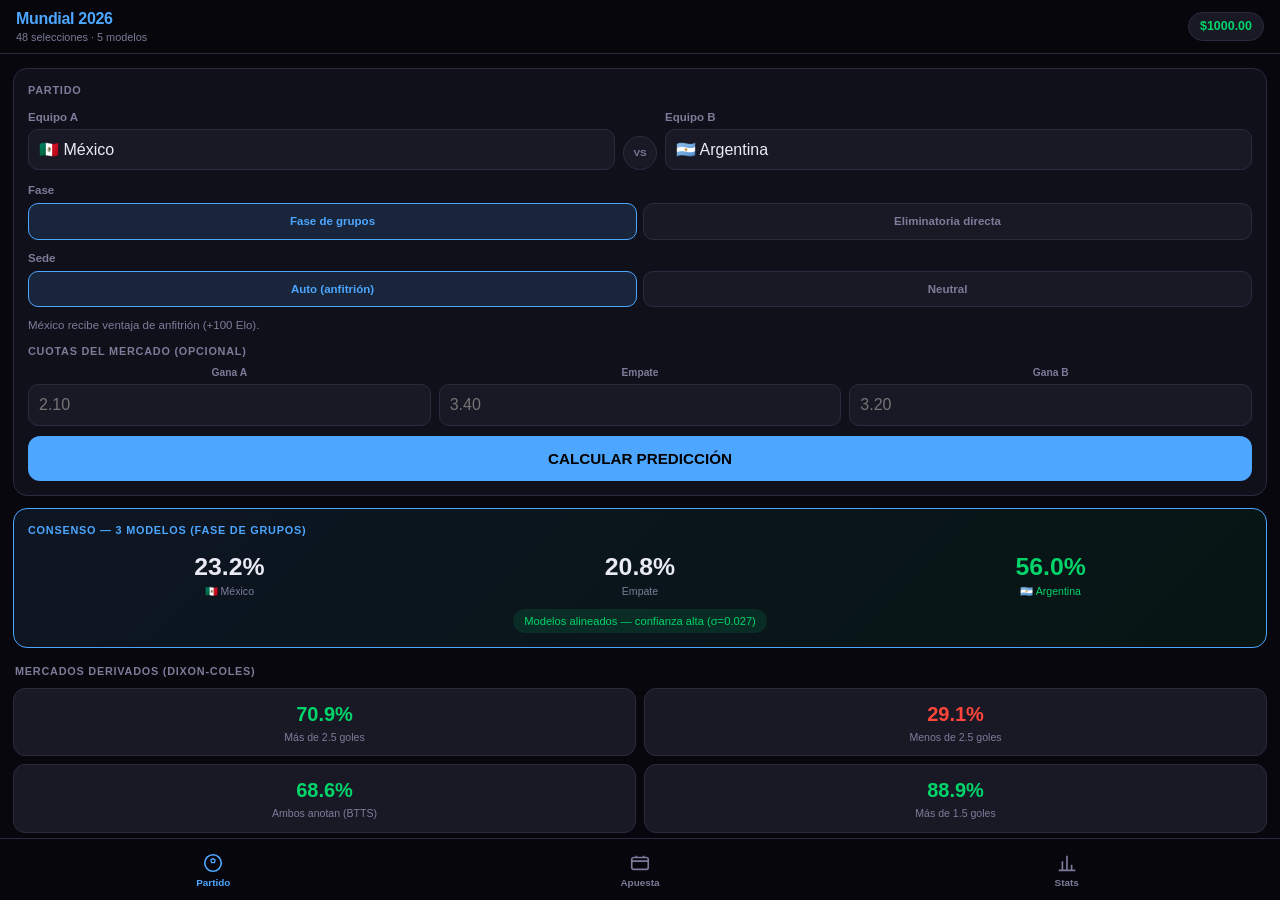
==== commit 824642ef: "Fix mobile scroll: replace fixed+overflow:hidden with flexbox column layout The position:fixed+overf" ====
--- a/football-predictor/mundial-movil.html
+++ b/football-predictor/mundial-movil.html
@@ -17,14 +17,15 @@
   --nav:62px; --hdr:54px;
 }
 *{box-sizing:border-box;margin:0;padding:0;-webkit-tap-highlight-color:transparent;}
-html,body{height:100%;overflow:hidden;}
-body{background:var(--bg);color:var(--text);
+html{height:100%;}
+body{height:100%;display:flex;flex-direction:column;background:var(--bg);color:var(--text);
   font-family:-apple-system,BlinkMacSystemFont,'Segoe UI',Roboto,sans-serif;
-  font-size:15px;line-height:1.45;}
+  font-size:15px;line-height:1.45;overflow:hidden;}
 
 header{
-  position:fixed;top:0;left:0;right:0;height:calc(var(--hdr) + env(safe-area-inset-top,0px));
+  flex-shrink:0;
   padding-top:env(safe-area-inset-top,0px);
+  height:calc(var(--hdr) + env(safe-area-inset-top,0px));
   background:rgba(7,7,13,.92);backdrop-filter:blur(14px);
   border-bottom:1px solid var(--border);
   display:flex;align-items:center;justify-content:space-between;
@@ -35,14 +36,12 @@
 #bkBadge{background:var(--s2);border:1px solid var(--border);border-radius:20px;
   padding:4px 11px;font-size:.78rem;color:var(--green);font-weight:700;}
 
-main{position:fixed;left:0;right:0;
-  top:calc(var(--hdr) + env(safe-area-inset-top,0px));
-  bottom:calc(var(--nav) + env(safe-area-inset-bottom,0px));
-  overflow-y:auto;-webkit-overflow-scrolling:touch;}
+main{flex:1;min-height:0;overflow-y:auto;-webkit-overflow-scrolling:touch;
+  overscroll-behavior-y:contain;}
 .tab{display:none;padding:14px 13px 20px;}
 .tab.active{display:block;}
 
-nav.bnav{position:fixed;bottom:0;left:0;right:0;
+nav.bnav{flex-shrink:0;
   height:calc(var(--nav) + env(safe-area-inset-bottom,0px));
   padding-bottom:env(safe-area-inset-bottom,0px);
   background:rgba(7,7,13,.95);backdrop-filter:blur(14px);
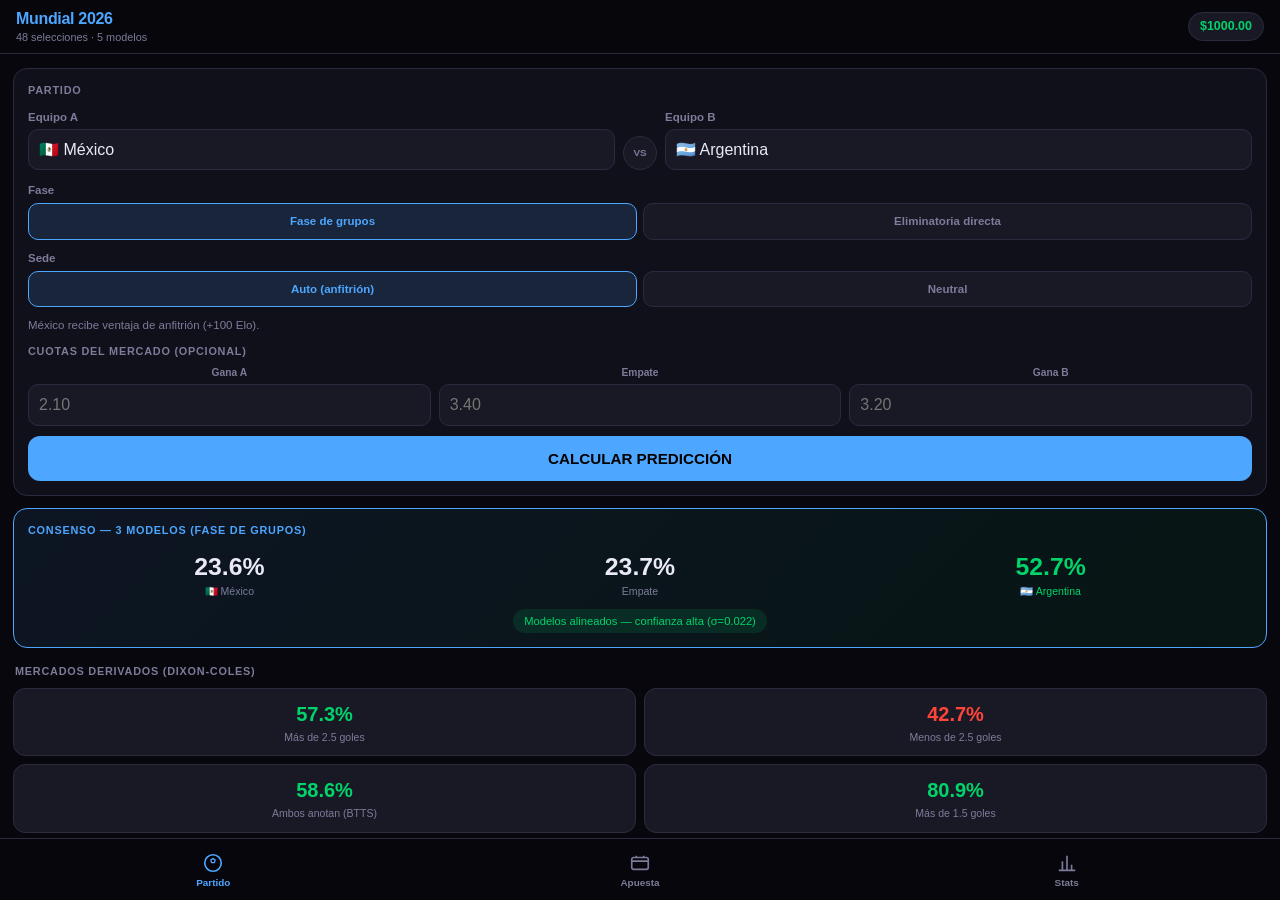
==== commit ebcfa881: "Fix goal-rate calibration and both-hosts edge case Two real gaps found by analysis: 1. The atk/def i" ====
--- a/football-predictor/mundial-movil.html
+++ b/football-predictor/mundial-movil.html
@@ -426,6 +426,20 @@
 const KELLY_FRAC = 0.25;   // ¼ Kelly
 const W_CONS = {m1:0.30, m2:0.30, m4:0.40}; // pesos del consenso
 
+/* Auto-calibración: normaliza atk/def al promedio real de la tabla para que
+   un equipo promedio rinda atk=def=1.0 y un partido parejo dé ~2·MEDIA goles
+   totales (≈2.7), en línea con los Mundiales recientes. Sin esto, los índices
+   sesgados al alza inflaban los mercados Over/Under y BTTS. Se recalcula solo
+   si editas TEAMS, así que los datos nuevos siempre quedan bien centrados. */
+const ATK_MEAN = avgField("atk");
+const DEF_MEAN = avgField("def");
+function avgField(key){
+  const v = Object.values(TEAMS).map(t => t[key]);
+  return v.reduce((s, x) => s + x, 0) / v.length;
+}
+const atkN = t => t.atk / ATK_MEAN;   // ataque normalizado (1.0 = promedio del torneo)
+const defN = t => t.def / DEF_MEAN;   // defensa normalizada (1.0 = promedio; <1 = mejor)
+
 /* ═══════════ NÚCLEO MATEMÁTICO ═══════════ */
 
 function pmf(k, lam){
@@ -491,9 +505,12 @@
 function predict(nA, nB, fase, sede, odds){
   const A = TEAMS[nA], B = TEAMS[nB];
 
-  // Ventaja de sede: solo el anfitrión en su país (o nunca, si "neutral")
-  const hostA = sede === "auto" && !!A.host;
-  const hostB = sede === "auto" && !!B.host && !hostA; // si ambos, A juega "en casa" por orden
+  // Ventaja de sede: solo el anfitrión en su país (o nunca, si "neutral").
+  // Si ambos son anfitriones (ej. México vs EE.UU.) ninguno recibe ventaja:
+  // el partido es entre dos locales, así que se trata como neutral.
+  const bothHosts = !!A.host && !!B.host;
+  const hostA = sede === "auto" && !!A.host && !bothHosts;
+  const hostB = sede === "auto" && !!B.host && !bothHosts;
   const eloA = A.elo + (hostA ? ELO_HOST : 0);
   const eloB = B.elo + (hostB ? ELO_HOST : 0);
 
@@ -502,9 +519,9 @@
   const m1v = MEDIA * Math.exp(F_ELO * (eloB - eloA) / 2);
   const M1 = poissonOutcome(l1, m1v);
 
-  // M2 — Ataque/Defensa (fórmula del agente MCP) + boost de anfitrión
-  let l2 = MEDIA * A.atk * B.def * (hostA ? LAMBDA_HOST : 1);
-  let m2v = MEDIA * B.atk * A.def * (hostB ? LAMBDA_HOST : 1);
+  // M2 — Ataque/Defensa con índices normalizados + boost de anfitrión
+  let l2 = MEDIA * atkN(A) * defN(B) * (hostA ? LAMBDA_HOST : 1);
+  let m2v = MEDIA * atkN(B) * defN(A) * (hostB ? LAMBDA_HOST : 1);
   const M2 = poissonOutcome(l2, m2v);
 
   // M4 — Dixon-Coles sobre lambdas combinadas (media geométrica de M1 y M2:
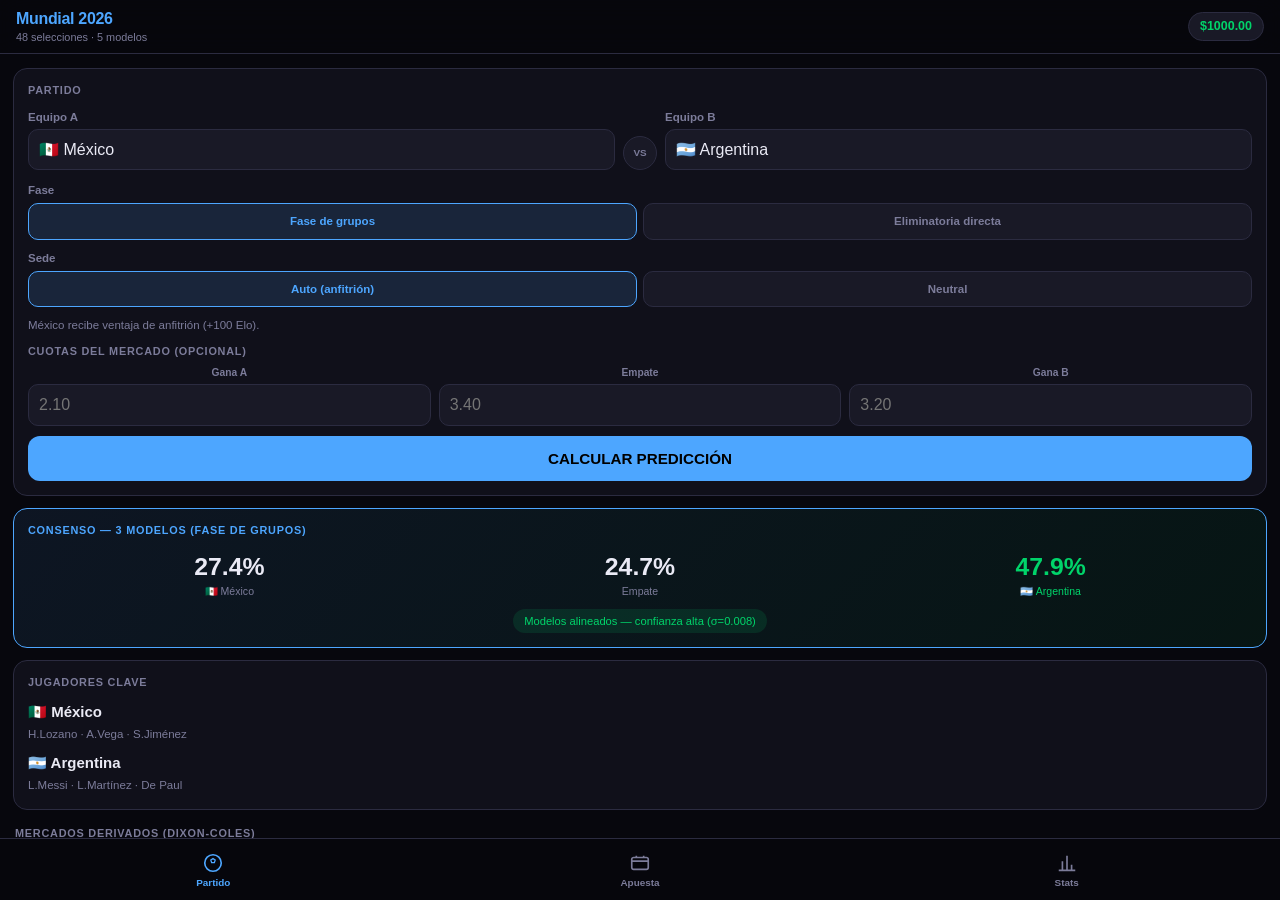
==== commit ac27ead2: "feat: replace TEAMS with real WC2026 data — correct 48 teams, real Elo + qualifying stats - Replace " ====
--- a/football-predictor/mundial-movil.html
+++ b/football-predictor/mundial-movil.html
@@ -230,6 +230,7 @@
 
   <div id="results" style="display:none">
     <div id="consCard" class="cons"></div>
+    <div id="kpCard" class="card" style="display:none"></div>
     <div id="valueCard" style="display:none">
       <div class="sect">Escáner de valor (modelo vs mercado)</div>
       <div class="card" id="valueList"></div>
@@ -248,8 +249,9 @@
   </div>
 
   <div class="foot">
-    Simulación en papel con fines educativos. Ratings estimados a inicio del torneo —
-    ajústalos en el código (objeto TEAMS) según la forma real de cada selección.
+    Datos: Ranking FIFA junio 2026 (Elo) · clasificatorias 2023-2026 por confederación
+    (atk/def, amortiguadas 40 % hacia la media para corrección inter-confederación).
+    Jugadores clave: estado al inicio del torneo. Simulación en papel con fines educativos.
     Ningún modelo elimina la varianza del fútbol: gestiona el riesgo con ¼ Kelly.
   </div>
 </section>
@@ -351,69 +353,68 @@
 <script>
 "use strict";
 
-/* ═══════════════════════════════════════════════════════════════
+/* ══════════════════════════════════════════════════════════════════
    DATOS — 48 selecciones del Mundial 2026
-   (elo, atk, def) en la misma escala del agente MCP:
-   elo ~1500-1950 · atk = multiplicador ofensivo · def = multiplicador
-   de goles concedidos (menor = mejor defensa).
-   Equipos marcados "po:true" llegaron vía repechaje (marzo 2026):
-   ratings estimados — edítalos si el clasificado real fue otro.
-   ═══════════════════════════════════════════════════════════════ */
+   Fuentes: ranking FIFA junio 2026 (Elo) · estadísticas de clasificatoria
+   2023-2026 (atk / def amortiguadas 40 % hacia 1.0 · umbral def 0.30)
+   kp = jugadores clave a seguir en el torneo
+   host = anfitrión (USA / MEX / CAN) · po = clasificó vía repechaje
+   ══════════════════════════════════════════════════════════════════ */
 const TEAMS = {
-  /* CONMEBOL */
-  "Argentina":      {f:"🇦🇷", c:"CONMEBOL", elo:1950, atk:2.20, def:0.75},
-  "Brasil":         {f:"🇧🇷", c:"CONMEBOL", elo:1900, atk:2.10, def:0.85},
-  "Uruguay":        {f:"🇺🇾", c:"CONMEBOL", elo:1830, atk:1.70, def:0.90},
-  "Colombia":       {f:"🇨🇴", c:"CONMEBOL", elo:1820, atk:1.70, def:0.95},
-  "Ecuador":        {f:"🇪🇨", c:"CONMEBOL", elo:1800, atk:1.50, def:0.85},
-  "Paraguay":       {f:"🇵🇾", c:"CONMEBOL", elo:1760, atk:1.30, def:0.95},
-  /* UEFA */
-  "España":         {f:"🇪🇸", c:"UEFA", elo:1940, atk:2.30, def:0.80},
-  "Francia":        {f:"🇫🇷", c:"UEFA", elo:1930, atk:2.20, def:0.80},
-  "Inglaterra":     {f:"🏴󠁧󠁢󠁥󠁮󠁧󠁿", c:"UEFA", elo:1900, atk:2.00, def:0.75},
-  "Portugal":       {f:"🇵🇹", c:"UEFA", elo:1880, atk:2.00, def:0.85},
-  "Países Bajos":   {f:"🇳🇱", c:"UEFA", elo:1860, atk:1.90, def:0.85},
-  "Alemania":       {f:"🇩🇪", c:"UEFA", elo:1850, atk:2.00, def:0.95},
-  "Bélgica":        {f:"🇧🇪", c:"UEFA", elo:1820, atk:1.80, def:1.00},
-  "Croacia":        {f:"🇭🇷", c:"UEFA", elo:1800, atk:1.60, def:0.95},
-  "Noruega":        {f:"🇳🇴", c:"UEFA", elo:1810, atk:2.00, def:1.00},
-  "Suiza":          {f:"🇨🇭", c:"UEFA", elo:1790, atk:1.60, def:0.90},
-  "Austria":        {f:"🇦🇹", c:"UEFA", elo:1780, atk:1.60, def:1.00},
-  "Escocia":        {f:"🏴󠁧󠁢󠁳󠁣󠁴󠁿", c:"UEFA", elo:1720, atk:1.30, def:1.10},
-  "Italia":         {f:"🇮🇹", c:"UEFA", elo:1840, atk:1.70, def:0.85, po:true},
-  "Dinamarca":      {f:"🇩🇰", c:"UEFA", elo:1780, atk:1.60, def:0.95, po:true},
-  "Polonia":        {f:"🇵🇱", c:"UEFA", elo:1740, atk:1.40, def:1.05, po:true},
-  "Turquía":        {f:"🇹🇷", c:"UEFA", elo:1760, atk:1.60, def:1.10, po:true},
-  /* CONCACAF (anfitriones + clasificados) */
-  "México":         {f:"🇲🇽", c:"CONCACAF", elo:1760, atk:1.50, def:1.05, host:true},
-  "Estados Unidos": {f:"🇺🇸", c:"CONCACAF", elo:1750, atk:1.50, def:1.00, host:true},
-  "Canadá":         {f:"🇨🇦", c:"CONCACAF", elo:1730, atk:1.40, def:1.00, host:true},
-  "Panamá":         {f:"🇵🇦", c:"CONCACAF", elo:1700, atk:1.20, def:1.10},
-  "Curazao":        {f:"🇨🇼", c:"CONCACAF", elo:1600, atk:0.90, def:1.25},
-  "Haití":          {f:"🇭🇹", c:"CONCACAF", elo:1580, atk:0.90, def:1.30},
-  /* AFC */
-  "Japón":          {f:"🇯🇵", c:"AFC", elo:1790, atk:1.70, def:0.95},
-  "Irán":           {f:"🇮🇷", c:"AFC", elo:1760, atk:1.40, def:1.00},
-  "Corea del Sur":  {f:"🇰🇷", c:"AFC", elo:1750, atk:1.50, def:1.05},
-  "Australia":      {f:"🇦🇺", c:"AFC", elo:1720, atk:1.30, def:1.05},
-  "Uzbekistán":     {f:"🇺🇿", c:"AFC", elo:1660, atk:1.10, def:1.15},
-  "Arabia Saudita": {f:"🇸🇦", c:"AFC", elo:1680, atk:1.10, def:1.15},
-  "Catar":          {f:"🇶🇦", c:"AFC", elo:1640, atk:1.00, def:1.20},
-  "Jordania":       {f:"🇯🇴", c:"AFC", elo:1630, atk:1.00, def:1.20},
-  "Irak":           {f:"🇮🇶", c:"AFC", elo:1620, atk:0.90, def:1.25, po:true},
-  /* CAF */
-  "Marruecos":      {f:"🇲🇦", c:"CAF", elo:1800, atk:1.60, def:0.85},
-  "Senegal":        {f:"🇸🇳", c:"CAF", elo:1770, atk:1.50, def:0.95},
-  "Egipto":         {f:"🇪🇬", c:"CAF", elo:1740, atk:1.30, def:1.00},
-  "Argelia":        {f:"🇩🇿", c:"CAF", elo:1740, atk:1.40, def:1.05},
-  "Costa de Marfil":{f:"🇨🇮", c:"CAF", elo:1730, atk:1.40, def:1.05},
-  "Túnez":          {f:"🇹🇳", c:"CAF", elo:1700, atk:1.10, def:1.05},
-  "Ghana":          {f:"🇬🇭", c:"CAF", elo:1690, atk:1.30, def:1.15},
-  "Sudáfrica":      {f:"🇿🇦", c:"CAF", elo:1670, atk:1.20, def:1.15},
-  "Cabo Verde":     {f:"🇨🇻", c:"CAF", elo:1640, atk:1.00, def:1.20},
-  "RD Congo":       {f:"🇨🇩", c:"CAF", elo:1640, atk:1.10, def:1.20, po:true},
+  /* CONMEBOL — clasificatoria 2023-2026, 18 jornadas doble vuelta */
+  "Argentina":        {f:"🇦🇷", c:"CONMEBOL", elo:1950, atk:1.42, def:0.73, kp:"L.Messi · L.Martínez · De Paul"},
+  "Brasil":           {f:"🇧🇷", c:"CONMEBOL", elo:1860, atk:1.19, def:0.96, kp:"Vinicius Jr · Rodrygo · Raphinha"},
+  "Colombia":         {f:"🇨🇴", c:"CONMEBOL", elo:1800, atk:1.32, def:0.99, kp:"L.Díaz · J.Cuadrado · R.Arias"},
+  "Uruguay":          {f:"🇺🇾", c:"CONMEBOL", elo:1755, atk:1.12, def:0.79, kp:"Darwin Núñez · Bentancur · Araujo"},
+  "Ecuador":          {f:"🇪🇨", c:"CONMEBOL", elo:1715, atk:0.86, def:0.56, kp:"E.Valencia · M.Caicedo · I.Plata"},
+  "Paraguay":         {f:"🇵🇾", c:"CONMEBOL", elo:1620, atk:0.86, def:0.73, kp:"M.Almirón · A.Sanabria · J.Enciso"},
+  /* UEFA — clasificatoria 2024-2025 */
+  "España":           {f:"🇪🇸", c:"UEFA", elo:1940, atk:1.67, def:0.52, kp:"Yamal · Pedri · Morata · Olmo"},
+  "Francia":          {f:"🇫🇷", c:"UEFA", elo:1925, atk:1.37, def:0.64, kp:"Mbappé · Griezmann · Camavinga"},
+  "Inglaterra":       {f:"🏴󠁧󠁢󠁥󠁮󠁧󠁿", c:"UEFA", elo:1890, atk:1.67, def:0.72, kp:"Bellingham · Saka · Kane · Palmer"},
+  "Portugal":         {f:"🇵🇹", c:"UEFA", elo:1870, atk:1.61, def:0.82, kp:"C.Ronaldo · B.Fernandes · R.Leão"},
+  "Países Bajos":     {f:"🇳🇱", c:"UEFA", elo:1850, atk:1.62, def:0.58, kp:"Van Dijk · Gakpo · De Jong · Dumfries"},
+  "Alemania":         {f:"🇩🇪", c:"UEFA", elo:1830, atk:1.37, def:0.58, kp:"Wirtz · Musiala · Kai Havertz"},
+  "Noruega":          {f:"🇳🇴", c:"UEFA", elo:1830, atk:2.08, def:0.63, kp:"E.Haaland (16 goles clasif.) · Ødegaard · Sørloth"},
+  "Bélgica":          {f:"🇧🇪", c:"UEFA", elo:1810, atk:1.58, def:0.67, kp:"De Bruyne · Lukaku · Doku · Trossard"},
+  "Croacia":          {f:"🇭🇷", c:"UEFA", elo:1800, atk:1.31, def:0.81, kp:"Modric · Gvardiol · Perisic"},
+  "Suiza":            {f:"🇨🇭", c:"UEFA", elo:1740, atk:1.25, def:0.52, kp:"X.Shaqiri · G.Xhaka · R.Amdouni"},
+  "Austria":          {f:"🇦🇹", c:"UEFA", elo:1725, atk:1.40, def:0.58, kp:"M.Sabitzer · C.Baumgartner · A.Arnautovic"},
+  "Escocia":          {f:"🏴󠁧󠁢󠁳󠁣󠁴󠁿", c:"UEFA", elo:1695, atk:1.19, def:0.82, kp:"A.Robertson · S.McTominay · J.McGinn"},
+  "Suecia":           {f:"🇸🇪", c:"UEFA", elo:1675, atk:1.08, def:0.81, kp:"A.Isak · D.Kulusevski · V.Gyökeres"},
+  "Turquía":          {f:"🇹🇷", c:"UEFA", elo:1660, atk:1.43, def:1.13, kp:"H.Çalhanoglu · A.Yildiz · C.Akgün"},
+  "Chequia":          {f:"🇨🇿", c:"UEFA", elo:1660, atk:0.99, def:0.72, kp:"T.Soucek · P.Schick · V.Coufal"},
+  "Bosnia y Herz.":   {f:"🇧🇦", c:"UEFA", elo:1630, atk:0.94, def:0.85, kp:"E.Dzeko · M.Pjanic · S.Kolasinac"},
+  /* CONCACAF — anfitriones + clasificados */
+  "México":           {f:"🇲🇽", c:"CONCACAF", elo:1765, atk:1.10, def:0.90, host:true, kp:"H.Lozano · A.Vega · S.Jiménez"},
+  "Estados Unidos":   {f:"🇺🇸", c:"CONCACAF", elo:1760, atk:1.10, def:0.90, host:true, kp:"C.Pulisic · W.McKennie · R.Weah"},
+  "Canadá":           {f:"🇨🇦", c:"CONCACAF", elo:1745, atk:1.00, def:0.90, host:true, kp:"A.Davies · J.David · T.Henry"},
+  "Panamá":           {f:"🇵🇦", c:"CONCACAF", elo:1650, atk:0.90, def:1.00, kp:"A.Murillo · E.Davis · R.Córdoba"},
+  "Curazao":          {f:"🇨🇼", c:"CONCACAF", elo:1560, atk:0.80, def:1.15, kp:"L.Gómez · J.Antonucci"},
+  "Haití":            {f:"🇭🇹", c:"CONCACAF", elo:1545, atk:0.75, def:1.15, kp:"F.Thomas · N.Noel"},
+  /* AFC — fase 3 de clasificatoria asiática, 10 jornadas */
+  "Japón":            {f:"🇯🇵", c:"AFC", elo:1790, atk:1.17, def:0.61, kp:"Mitoma · Kubo · Doan · Ueda"},
+  "Irán":             {f:"🇮🇷", c:"AFC", elo:1710, atk:1.21, def:0.74, kp:"S.Azmoun · M.Taremi · A.Beiranvand"},
+  "Corea del Sur":    {f:"🇰🇷", c:"AFC", elo:1720, atk:1.26, def:0.70, kp:"Heung-min Son · L.Kang-in · K.Min-jae"},
+  "Australia":        {f:"🇦🇺", c:"AFC", elo:1705, atk:1.00, def:0.74, kp:"M.Leckie · R.McGree · M.Irvine"},
+  "Uzbekistán":       {f:"🇺🇿", c:"AFC", elo:1620, atk:1.00, def:0.70, kp:"I.Kobilov · D.Yuldoshev · D.Temur"},
+  "Arabia Saudita":   {f:"🇸🇦", c:"AFC", elo:1640, atk:0.87, def:0.83, kp:"S.Al Dawsari · F.Al Malki · M.Al Burayk"},
+  "Catar":            {f:"🇶🇦", c:"AFC", elo:1660, atk:0.83, def:0.87, kp:"A.Al Moez Ali · A.Hatem · A.Al Ahrak"},
+  "Jordania":         {f:"🇯🇴", c:"AFC", elo:1610, atk:1.09, def:0.74, kp:"M.Al Tamari · Y.Naser · A.Al Hamad"},
+  "Irak":             {f:"🇮🇶", c:"AFC", elo:1625, atk:0.87, def:0.83, kp:"A.Al Hamad · H.Abbas · A.Mohanad"},
+  /* CAF — clasificatoria africana 2023-2025, 8-10 jornadas */
+  "Marruecos":        {f:"🇲🇦", c:"CAF", elo:1820, atk:1.72, def:0.52, kp:"H.Ziyech · A.Hakimi · Y.En-Nesyri"},
+  "Senegal":          {f:"🇸🇳", c:"CAF", elo:1775, atk:1.46, def:0.54, kp:"S.Mané · I.Sarr · E.Mendy"},
+  "Egipto":           {f:"🇪🇬", c:"CAF", elo:1700, atk:1.36, def:0.50, kp:"M.Salah · O.Marmoush · A.El Shenawy"},
+  "Costa de Marfil":  {f:"🇨🇮", c:"CAF", elo:1690, atk:1.60, def:0.50, kp:"F.Kessié · S.Aurier · W.Zaha"},
+  "Argelia":          {f:"🇩🇿", c:"CAF", elo:1680, atk:1.55, def:0.78, kp:"R.Mahrez · I.Slimani · Y.Benrahma"},
+  "Túnez":            {f:"🇹🇳", c:"CAF", elo:1665, atk:1.46, def:0.54, kp:"W.Khazri · H.Msakni · A.Abdi"},
+  "Ghana":            {f:"🇬🇭", c:"CAF", elo:1615, atk:1.46, def:0.78, kp:"T.Partey · I.Ayew · J.Ayew"},
+  "Sudáfrica":        {f:"🇿🇦", c:"CAF", elo:1630, atk:1.12, def:0.83, kp:"P.Tau · T.Zwane · R.Williams"},
+  "Cabo Verde":       {f:"🇨🇻", c:"CAF", elo:1600, atk:1.17, def:0.78, kp:"G.Tavares · D.Semedo · G.Ramos"},
+  "RD Congo":         {f:"🇨🇩", c:"CAF", elo:1640, atk:1.02, def:0.78, kp:"C.Banza · A.Lukoki · G.Kakuta"},
   /* OFC */
-  "Nueva Zelanda":  {f:"🇳🇿", c:"OFC", elo:1620, atk:1.00, def:1.25},
+  "Nueva Zelanda":    {f:"🇳🇿", c:"OFC", elo:1540, atk:1.31, def:0.85, kp:"C.Wood · R.De Vries · N.Marsman"},
 };
 
 /* Parámetros del modelo (idénticos al agente MCP donde aplica) */
@@ -657,6 +658,7 @@
   const R = predict(nA, nB, fase, sede, odds);
 
   renderConsensus(nA, nB, R);
+  renderKeyPlayers(nA, nB);
   renderValue(nA, nB, R, odds);
   renderMarkets(R.markets);
   renderScores(nA, nB, R.M4.mat);
@@ -695,6 +697,19 @@
     + (low ? "Modelos alineados — confianza alta" : "Modelos divergen — reduce el tamaño de apuesta")
     + ' (σ='+div.toFixed(3)+')</span></div>';
   document.getElementById("consCard").innerHTML = html;
+}
+
+function renderKeyPlayers(nA, nB){
+  const card = document.getElementById("kpCard");
+  const A = TEAMS[nA], B = TEAMS[nB];
+  if (!A.kp && !B.kp){ card.style.display = "none"; return; }
+  card.style.display = "block";
+  let html = '<div class="ct">Jugadores clave</div>';
+  if (A.kp) html += '<div style="margin-bottom:8px"><span style="font-weight:700">'
+    +A.f+' '+nA+'</span><div class="hint" style="margin:4px 0 0">'+A.kp+'</div></div>';
+  if (B.kp) html += '<div><span style="font-weight:700">'+B.f+' '+nB
+    +'</span><div class="hint" style="margin:4px 0 0">'+B.kp+'</div></div>';
+  card.innerHTML = html;
 }
 
 function renderValue(nA, nB, R, odds){
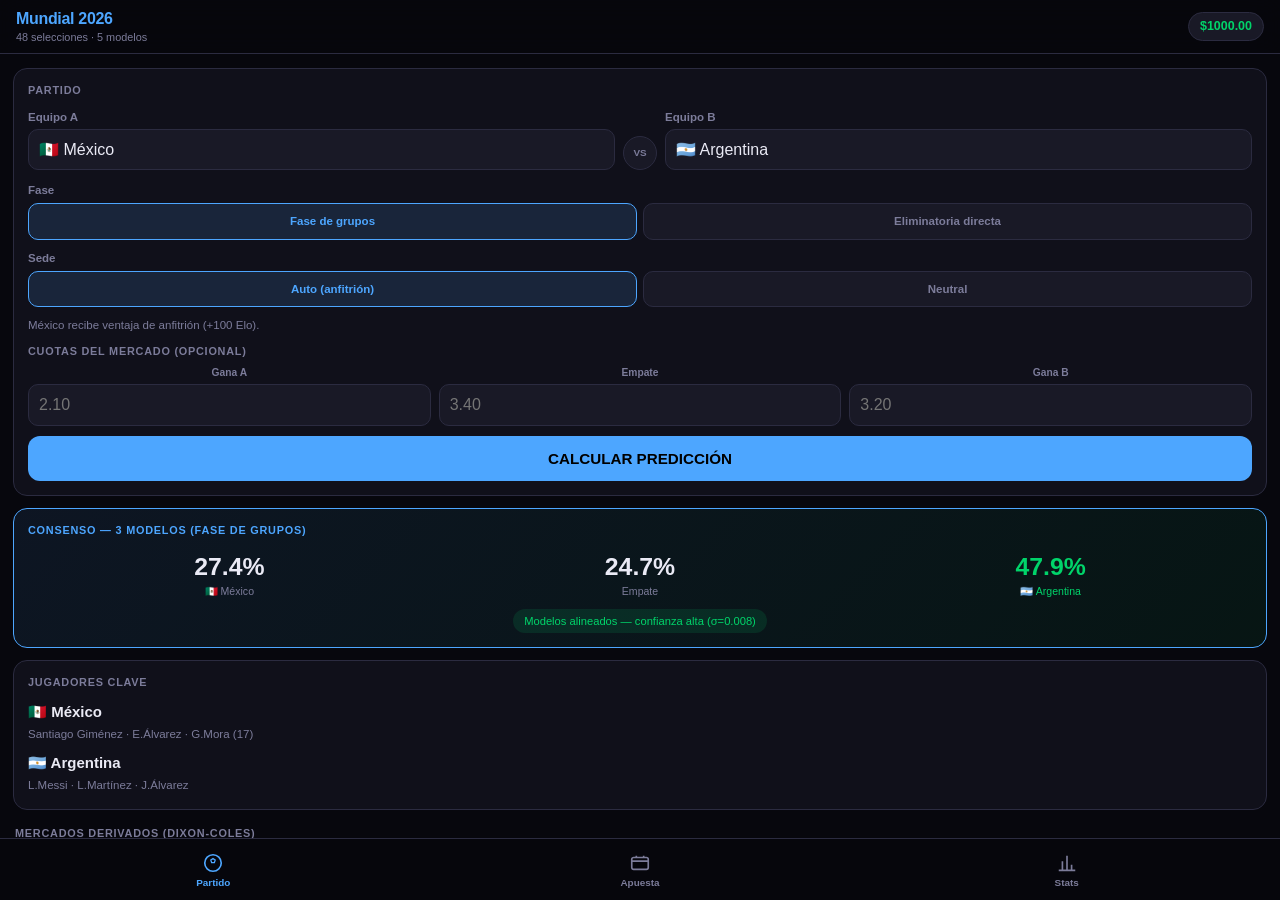
==== commit 3b5ac205: "feat: update kp fields with verified 2026 World Cup squads (all 48 teams) Sources: ESPN, GiveMeSport" ====
--- a/football-predictor/mundial-movil.html
+++ b/football-predictor/mundial-movil.html
@@ -362,59 +362,59 @@
    ══════════════════════════════════════════════════════════════════ */
 const TEAMS = {
   /* CONMEBOL — clasificatoria 2023-2026, 18 jornadas doble vuelta */
-  "Argentina":        {f:"🇦🇷", c:"CONMEBOL", elo:1950, atk:1.42, def:0.73, kp:"L.Messi · L.Martínez · De Paul"},
-  "Brasil":           {f:"🇧🇷", c:"CONMEBOL", elo:1860, atk:1.19, def:0.96, kp:"Vinicius Jr · Rodrygo · Raphinha"},
-  "Colombia":         {f:"🇨🇴", c:"CONMEBOL", elo:1800, atk:1.32, def:0.99, kp:"L.Díaz · J.Cuadrado · R.Arias"},
-  "Uruguay":          {f:"🇺🇾", c:"CONMEBOL", elo:1755, atk:1.12, def:0.79, kp:"Darwin Núñez · Bentancur · Araujo"},
-  "Ecuador":          {f:"🇪🇨", c:"CONMEBOL", elo:1715, atk:0.86, def:0.56, kp:"E.Valencia · M.Caicedo · I.Plata"},
-  "Paraguay":         {f:"🇵🇾", c:"CONMEBOL", elo:1620, atk:0.86, def:0.73, kp:"M.Almirón · A.Sanabria · J.Enciso"},
+  "Argentina":        {f:"🇦🇷", c:"CONMEBOL", elo:1950, atk:1.42, def:0.73, kp:"L.Messi · L.Martínez · J.Álvarez"},
+  "Brasil":           {f:"🇧🇷", c:"CONMEBOL", elo:1860, atk:1.19, def:0.96, kp:"Neymar · Vinicius Jr · Raphinha"},
+  "Colombia":         {f:"🇨🇴", c:"CONMEBOL", elo:1800, atk:1.32, def:0.99, kp:"L.Díaz · James Rodríguez · J.Lerma"},
+  "Uruguay":          {f:"🇺🇾", c:"CONMEBOL", elo:1755, atk:1.12, def:0.79, kp:"Darwin Núñez · F.Valverde · Bentancur"},
+  "Ecuador":          {f:"🇪🇨", c:"CONMEBOL", elo:1715, atk:0.86, def:0.56, kp:"M.Caicedo · E.Valencia · W.Pacho"},
+  "Paraguay":         {f:"🇵🇾", c:"CONMEBOL", elo:1620, atk:0.86, def:0.73, kp:"M.Almirón · A.Sanabria · D.Gómez"},
   /* UEFA — clasificatoria 2024-2025 */
-  "España":           {f:"🇪🇸", c:"UEFA", elo:1940, atk:1.67, def:0.52, kp:"Yamal · Pedri · Morata · Olmo"},
-  "Francia":          {f:"🇫🇷", c:"UEFA", elo:1925, atk:1.37, def:0.64, kp:"Mbappé · Griezmann · Camavinga"},
-  "Inglaterra":       {f:"🏴󠁧󠁢󠁥󠁮󠁧󠁿", c:"UEFA", elo:1890, atk:1.67, def:0.72, kp:"Bellingham · Saka · Kane · Palmer"},
+  "España":           {f:"🇪🇸", c:"UEFA", elo:1940, atk:1.67, def:0.52, kp:"Yamal · Pedri · Rodri"},
+  "Francia":          {f:"🇫🇷", c:"UEFA", elo:1925, atk:1.37, def:0.64, kp:"Mbappé · Dembélé · M.Thuram"},
+  "Inglaterra":       {f:"🏴󠁧󠁢󠁥󠁮󠁧󠁿", c:"UEFA", elo:1890, atk:1.67, def:0.72, kp:"Bellingham · Saka · Kane"},
   "Portugal":         {f:"🇵🇹", c:"UEFA", elo:1870, atk:1.61, def:0.82, kp:"C.Ronaldo · B.Fernandes · R.Leão"},
-  "Países Bajos":     {f:"🇳🇱", c:"UEFA", elo:1850, atk:1.62, def:0.58, kp:"Van Dijk · Gakpo · De Jong · Dumfries"},
-  "Alemania":         {f:"🇩🇪", c:"UEFA", elo:1830, atk:1.37, def:0.58, kp:"Wirtz · Musiala · Kai Havertz"},
-  "Noruega":          {f:"🇳🇴", c:"UEFA", elo:1830, atk:2.08, def:0.63, kp:"E.Haaland (16 goles clasif.) · Ødegaard · Sørloth"},
-  "Bélgica":          {f:"🇧🇪", c:"UEFA", elo:1810, atk:1.58, def:0.67, kp:"De Bruyne · Lukaku · Doku · Trossard"},
-  "Croacia":          {f:"🇭🇷", c:"UEFA", elo:1800, atk:1.31, def:0.81, kp:"Modric · Gvardiol · Perisic"},
-  "Suiza":            {f:"🇨🇭", c:"UEFA", elo:1740, atk:1.25, def:0.52, kp:"X.Shaqiri · G.Xhaka · R.Amdouni"},
-  "Austria":          {f:"🇦🇹", c:"UEFA", elo:1725, atk:1.40, def:0.58, kp:"M.Sabitzer · C.Baumgartner · A.Arnautovic"},
-  "Escocia":          {f:"🏴󠁧󠁢󠁳󠁣󠁴󠁿", c:"UEFA", elo:1695, atk:1.19, def:0.82, kp:"A.Robertson · S.McTominay · J.McGinn"},
-  "Suecia":           {f:"🇸🇪", c:"UEFA", elo:1675, atk:1.08, def:0.81, kp:"A.Isak · D.Kulusevski · V.Gyökeres"},
-  "Turquía":          {f:"🇹🇷", c:"UEFA", elo:1660, atk:1.43, def:1.13, kp:"H.Çalhanoglu · A.Yildiz · C.Akgün"},
-  "Chequia":          {f:"🇨🇿", c:"UEFA", elo:1660, atk:0.99, def:0.72, kp:"T.Soucek · P.Schick · V.Coufal"},
-  "Bosnia y Herz.":   {f:"🇧🇦", c:"UEFA", elo:1630, atk:0.94, def:0.85, kp:"E.Dzeko · M.Pjanic · S.Kolasinac"},
+  "Países Bajos":     {f:"🇳🇱", c:"UEFA", elo:1850, atk:1.62, def:0.58, kp:"Van Dijk · F.De Jong · M.Depay"},
+  "Alemania":         {f:"🇩🇪", c:"UEFA", elo:1830, atk:1.37, def:0.58, kp:"Musiala · Wirtz · M.Neuer"},
+  "Noruega":          {f:"🇳🇴", c:"UEFA", elo:1830, atk:2.08, def:0.63, kp:"E.Haaland · Ødegaard · A.Sørloth"},
+  "Bélgica":          {f:"🇧🇪", c:"UEFA", elo:1810, atk:1.58, def:0.67, kp:"De Bruyne · Lukaku · Doku"},
+  "Croacia":          {f:"🇭🇷", c:"UEFA", elo:1800, atk:1.31, def:0.81, kp:"Modric · Kovačić · Gvardiol"},
+  "Suiza":            {f:"🇨🇭", c:"UEFA", elo:1740, atk:1.25, def:0.52, kp:"G.Xhaka · B.Embolo · R.Freuler"},
+  "Austria":          {f:"🇦🇹", c:"UEFA", elo:1725, atk:1.40, def:0.58, kp:"M.Sabitzer · M.Arnautovic · D.Alaba"},
+  "Escocia":          {f:"🏴󠁧󠁢󠁳󠁣󠁴󠁿", c:"UEFA", elo:1695, atk:1.19, def:0.82, kp:"McTominay · A.Robertson · K.Tierney"},
+  "Suecia":           {f:"🇸🇪", c:"UEFA", elo:1675, atk:1.08, def:0.81, kp:"A.Isak · V.Gyökeres · V.Lindelöf"},
+  "Turquía":          {f:"🇹🇷", c:"UEFA", elo:1660, atk:1.43, def:1.13, kp:"Arda Güler · Çalhanoglu · K.Yildiz"},
+  "Chequia":          {f:"🇨🇿", c:"UEFA", elo:1660, atk:0.99, def:0.72, kp:"P.Schick · T.Soucek · H.Sochurek"},
+  "Bosnia y Herz.":   {f:"🇧🇦", c:"UEFA", elo:1630, atk:0.94, def:0.85, kp:"E.Dzeko · B.Tahirović · E.Demirović"},
   /* CONCACAF — anfitriones + clasificados */
-  "México":           {f:"🇲🇽", c:"CONCACAF", elo:1765, atk:1.10, def:0.90, host:true, kp:"H.Lozano · A.Vega · S.Jiménez"},
-  "Estados Unidos":   {f:"🇺🇸", c:"CONCACAF", elo:1760, atk:1.10, def:0.90, host:true, kp:"C.Pulisic · W.McKennie · R.Weah"},
-  "Canadá":           {f:"🇨🇦", c:"CONCACAF", elo:1745, atk:1.00, def:0.90, host:true, kp:"A.Davies · J.David · T.Henry"},
-  "Panamá":           {f:"🇵🇦", c:"CONCACAF", elo:1650, atk:0.90, def:1.00, kp:"A.Murillo · E.Davis · R.Córdoba"},
-  "Curazao":          {f:"🇨🇼", c:"CONCACAF", elo:1560, atk:0.80, def:1.15, kp:"L.Gómez · J.Antonucci"},
-  "Haití":            {f:"🇭🇹", c:"CONCACAF", elo:1545, atk:0.75, def:1.15, kp:"F.Thomas · N.Noel"},
+  "México":           {f:"🇲🇽", c:"CONCACAF", elo:1765, atk:1.10, def:0.90, host:true, kp:"Santiago Giménez · E.Álvarez · G.Mora (17)"},
+  "Estados Unidos":   {f:"🇺🇸", c:"CONCACAF", elo:1760, atk:1.10, def:0.90, host:true, kp:"C.Pulisic · W.McKennie · T.Adams"},
+  "Canadá":           {f:"🇨🇦", c:"CONCACAF", elo:1745, atk:1.00, def:0.90, host:true, kp:"A.Davies · J.David · T.Buchanan"},
+  "Panamá":           {f:"🇵🇦", c:"CONCACAF", elo:1650, atk:0.90, def:1.00, kp:"A.Godoy · A.Carrasquilla · C.Waterman"},
+  "Curazao":          {f:"🇨🇼", c:"CONCACAF", elo:1560, atk:0.80, def:1.15, kp:"L.Bacuna · J.Bacuna · R.Janga"},
+  "Haití":            {f:"🇭🇹", c:"CONCACAF", elo:1545, atk:0.75, def:1.15, kp:"W.Isidor · D.Nazon · F.Pierrot"},
   /* AFC — fase 3 de clasificatoria asiática, 10 jornadas */
-  "Japón":            {f:"🇯🇵", c:"AFC", elo:1790, atk:1.17, def:0.61, kp:"Mitoma · Kubo · Doan · Ueda"},
-  "Irán":             {f:"🇮🇷", c:"AFC", elo:1710, atk:1.21, def:0.74, kp:"S.Azmoun · M.Taremi · A.Beiranvand"},
-  "Corea del Sur":    {f:"🇰🇷", c:"AFC", elo:1720, atk:1.26, def:0.70, kp:"Heung-min Son · L.Kang-in · K.Min-jae"},
-  "Australia":        {f:"🇦🇺", c:"AFC", elo:1705, atk:1.00, def:0.74, kp:"M.Leckie · R.McGree · M.Irvine"},
-  "Uzbekistán":       {f:"🇺🇿", c:"AFC", elo:1620, atk:1.00, def:0.70, kp:"I.Kobilov · D.Yuldoshev · D.Temur"},
-  "Arabia Saudita":   {f:"🇸🇦", c:"AFC", elo:1640, atk:0.87, def:0.83, kp:"S.Al Dawsari · F.Al Malki · M.Al Burayk"},
-  "Catar":            {f:"🇶🇦", c:"AFC", elo:1660, atk:0.83, def:0.87, kp:"A.Al Moez Ali · A.Hatem · A.Al Ahrak"},
-  "Jordania":         {f:"🇯🇴", c:"AFC", elo:1610, atk:1.09, def:0.74, kp:"M.Al Tamari · Y.Naser · A.Al Hamad"},
-  "Irak":             {f:"🇮🇶", c:"AFC", elo:1625, atk:0.87, def:0.83, kp:"A.Al Hamad · H.Abbas · A.Mohanad"},
+  "Japón":            {f:"🇯🇵", c:"AFC", elo:1790, atk:1.17, def:0.61, kp:"T.Kubo · R.Doan · H.Ito"},
+  "Irán":             {f:"🇮🇷", c:"AFC", elo:1710, atk:1.21, def:0.74, kp:"M.Taremi · S.Ghoddos · S.Ezatolahi"},
+  "Corea del Sur":    {f:"🇰🇷", c:"AFC", elo:1720, atk:1.26, def:0.70, kp:"Heung-min Son · K.Min-jae · Lee Kang-in"},
+  "Australia":        {f:"🇦🇺", c:"AFC", elo:1705, atk:1.00, def:0.74, kp:"M.Ryan · N.Irankunda · M.Leckie"},
+  "Uzbekistán":       {f:"🇺🇿", c:"AFC", elo:1620, atk:1.00, def:0.70, kp:"E.Shomurodov · A.Khusanov · J.Masharipov"},
+  "Arabia Saudita":   {f:"🇸🇦", c:"AFC", elo:1640, atk:0.87, def:0.83, kp:"S.Al Dawsari · S.Abdulhamid · F.Al-Buraikan"},
+  "Catar":            {f:"🇶🇦", c:"AFC", elo:1660, atk:0.83, def:0.87, kp:"Akram Afif · Almoez Ali · Hassan Al-Haydos"},
+  "Jordania":         {f:"🇯🇴", c:"AFC", elo:1610, atk:1.09, def:0.74, kp:"M.Al-Taamari · A.Olwan · E.Haddad"},
+  "Irak":             {f:"🇮🇶", c:"AFC", elo:1625, atk:0.87, def:0.83, kp:"A.Hussein · Ali Al-Hamadi · Z.Iqbal"},
   /* CAF — clasificatoria africana 2023-2025, 8-10 jornadas */
-  "Marruecos":        {f:"🇲🇦", c:"CAF", elo:1820, atk:1.72, def:0.52, kp:"H.Ziyech · A.Hakimi · Y.En-Nesyri"},
-  "Senegal":          {f:"🇸🇳", c:"CAF", elo:1775, atk:1.46, def:0.54, kp:"S.Mané · I.Sarr · E.Mendy"},
-  "Egipto":           {f:"🇪🇬", c:"CAF", elo:1700, atk:1.36, def:0.50, kp:"M.Salah · O.Marmoush · A.El Shenawy"},
-  "Costa de Marfil":  {f:"🇨🇮", c:"CAF", elo:1690, atk:1.60, def:0.50, kp:"F.Kessié · S.Aurier · W.Zaha"},
-  "Argelia":          {f:"🇩🇿", c:"CAF", elo:1680, atk:1.55, def:0.78, kp:"R.Mahrez · I.Slimani · Y.Benrahma"},
-  "Túnez":            {f:"🇹🇳", c:"CAF", elo:1665, atk:1.46, def:0.54, kp:"W.Khazri · H.Msakni · A.Abdi"},
-  "Ghana":            {f:"🇬🇭", c:"CAF", elo:1615, atk:1.46, def:0.78, kp:"T.Partey · I.Ayew · J.Ayew"},
-  "Sudáfrica":        {f:"🇿🇦", c:"CAF", elo:1630, atk:1.12, def:0.83, kp:"P.Tau · T.Zwane · R.Williams"},
-  "Cabo Verde":       {f:"🇨🇻", c:"CAF", elo:1600, atk:1.17, def:0.78, kp:"G.Tavares · D.Semedo · G.Ramos"},
-  "RD Congo":         {f:"🇨🇩", c:"CAF", elo:1640, atk:1.02, def:0.78, kp:"C.Banza · A.Lukoki · G.Kakuta"},
+  "Marruecos":        {f:"🇲🇦", c:"CAF", elo:1820, atk:1.72, def:0.52, kp:"A.Hakimi · Brahim Díaz · A.Bouaddi"},
+  "Senegal":          {f:"🇸🇳", c:"CAF", elo:1775, atk:1.46, def:0.54, kp:"S.Mané · N.Jackson · Pape Matar Sarr"},
+  "Egipto":           {f:"🇪🇬", c:"CAF", elo:1700, atk:1.36, def:0.50, kp:"M.Salah · O.Marmoush · Trezeguet"},
+  "Costa de Marfil":  {f:"🇨🇮", c:"CAF", elo:1690, atk:1.60, def:0.50, kp:"Amad Diallo · O.Diomandé · F.Kessié"},
+  "Argelia":          {f:"🇩🇿", c:"CAF", elo:1680, atk:1.55, def:0.78, kp:"R.Mahrez · I.Maza · A.Gouiri"},
+  "Túnez":            {f:"🇹🇳", c:"CAF", elo:1665, atk:1.46, def:0.54, kp:"E.Skhiri · Hannibal Mejbri · I.Gharbi"},
+  "Ghana":            {f:"🇬🇭", c:"CAF", elo:1615, atk:1.46, def:0.78, kp:"I.Williams · A.Semenyo · T.Partey"},
+  "Sudáfrica":        {f:"🇿🇦", c:"CAF", elo:1630, atk:1.12, def:0.83, kp:"R.Williams · L.Foster · T.Mokoena"},
+  "Cabo Verde":       {f:"🇨🇻", c:"CAF", elo:1600, atk:1.17, def:0.78, kp:"R.Mendes · L.Costa · J.Cabral"},
+  "RD Congo":         {f:"🇨🇩", c:"CAF", elo:1640, atk:1.02, def:0.78, kp:"Y.Wissa · A.Wan-Bissaka · C.Mbemba"},
   /* OFC */
-  "Nueva Zelanda":    {f:"🇳🇿", c:"OFC", elo:1540, atk:1.31, def:0.85, kp:"C.Wood · R.De Vries · N.Marsman"},
+  "Nueva Zelanda":    {f:"🇳🇿", c:"OFC", elo:1540, atk:1.31, def:0.85, kp:"C.Wood · M.Stamenic · L.Cacace"},
 };
 
 /* Parámetros del modelo (idénticos al agente MCP donde aplica) */
